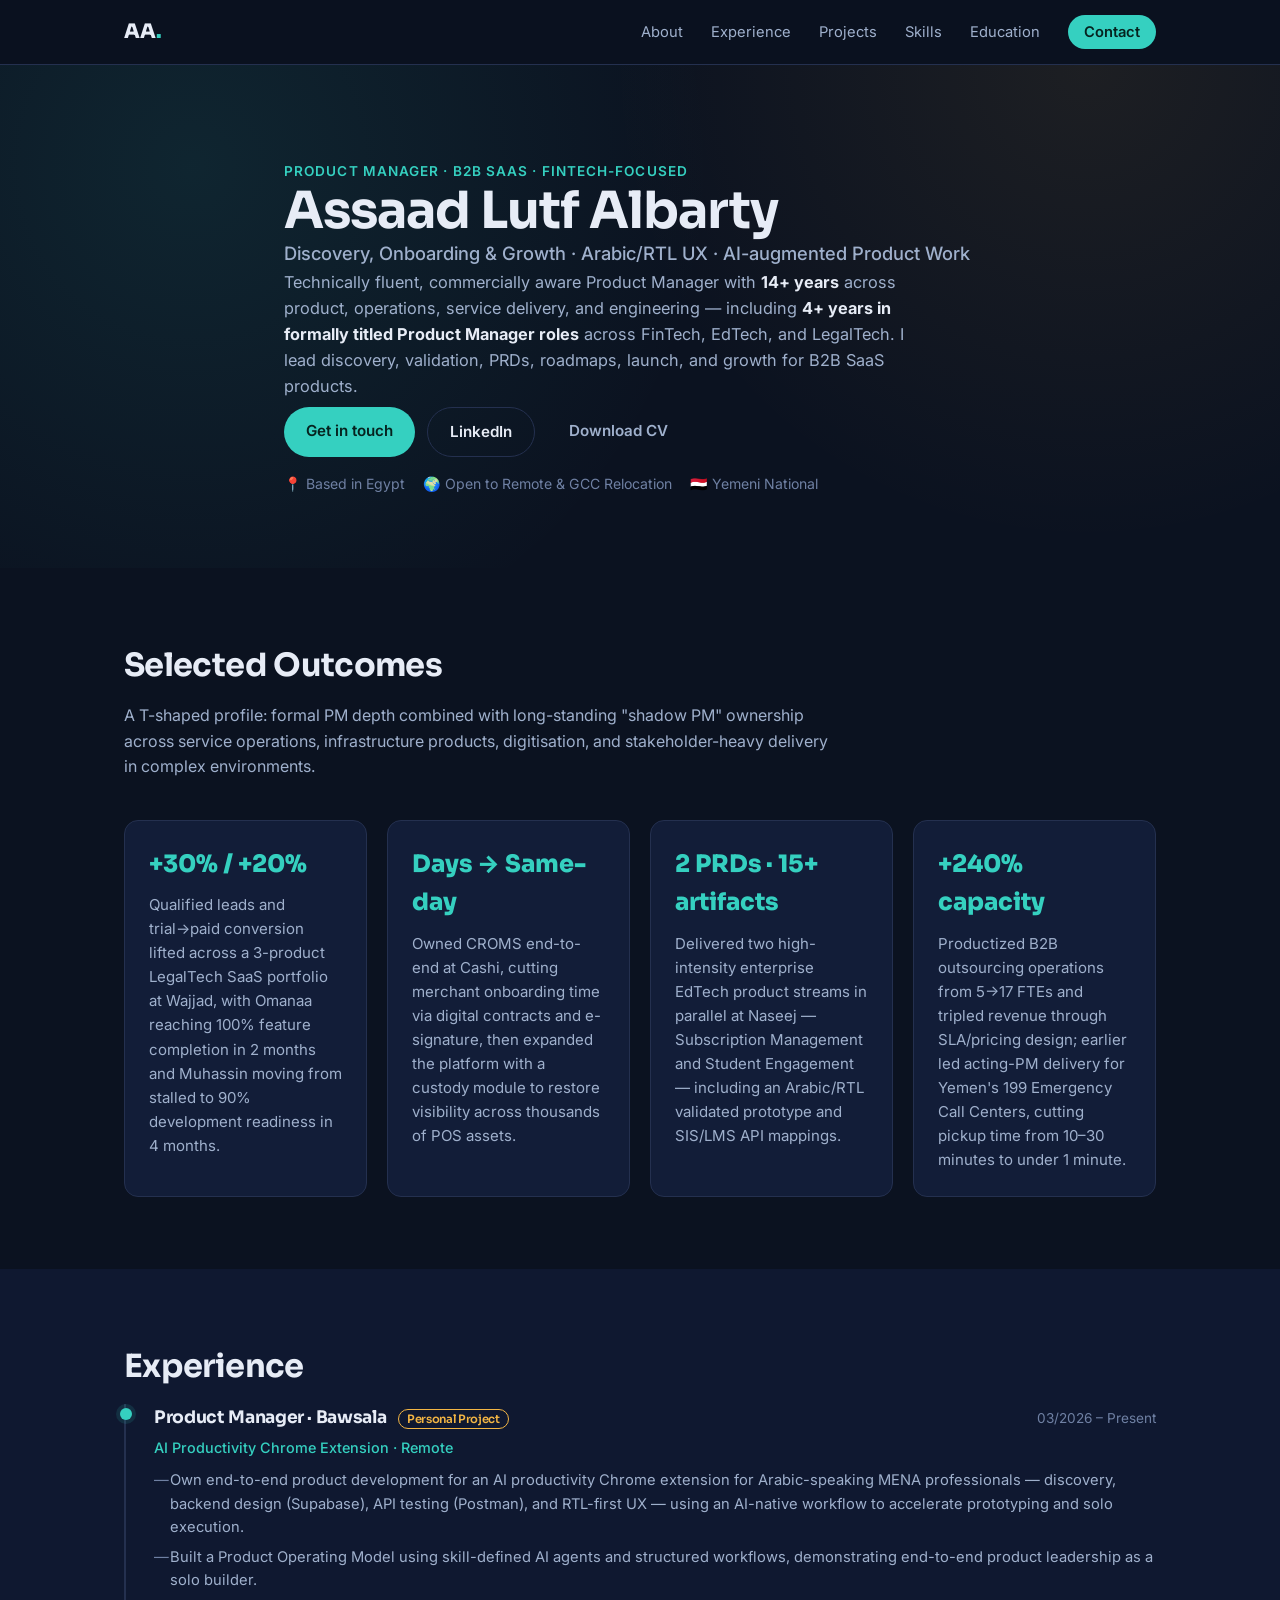
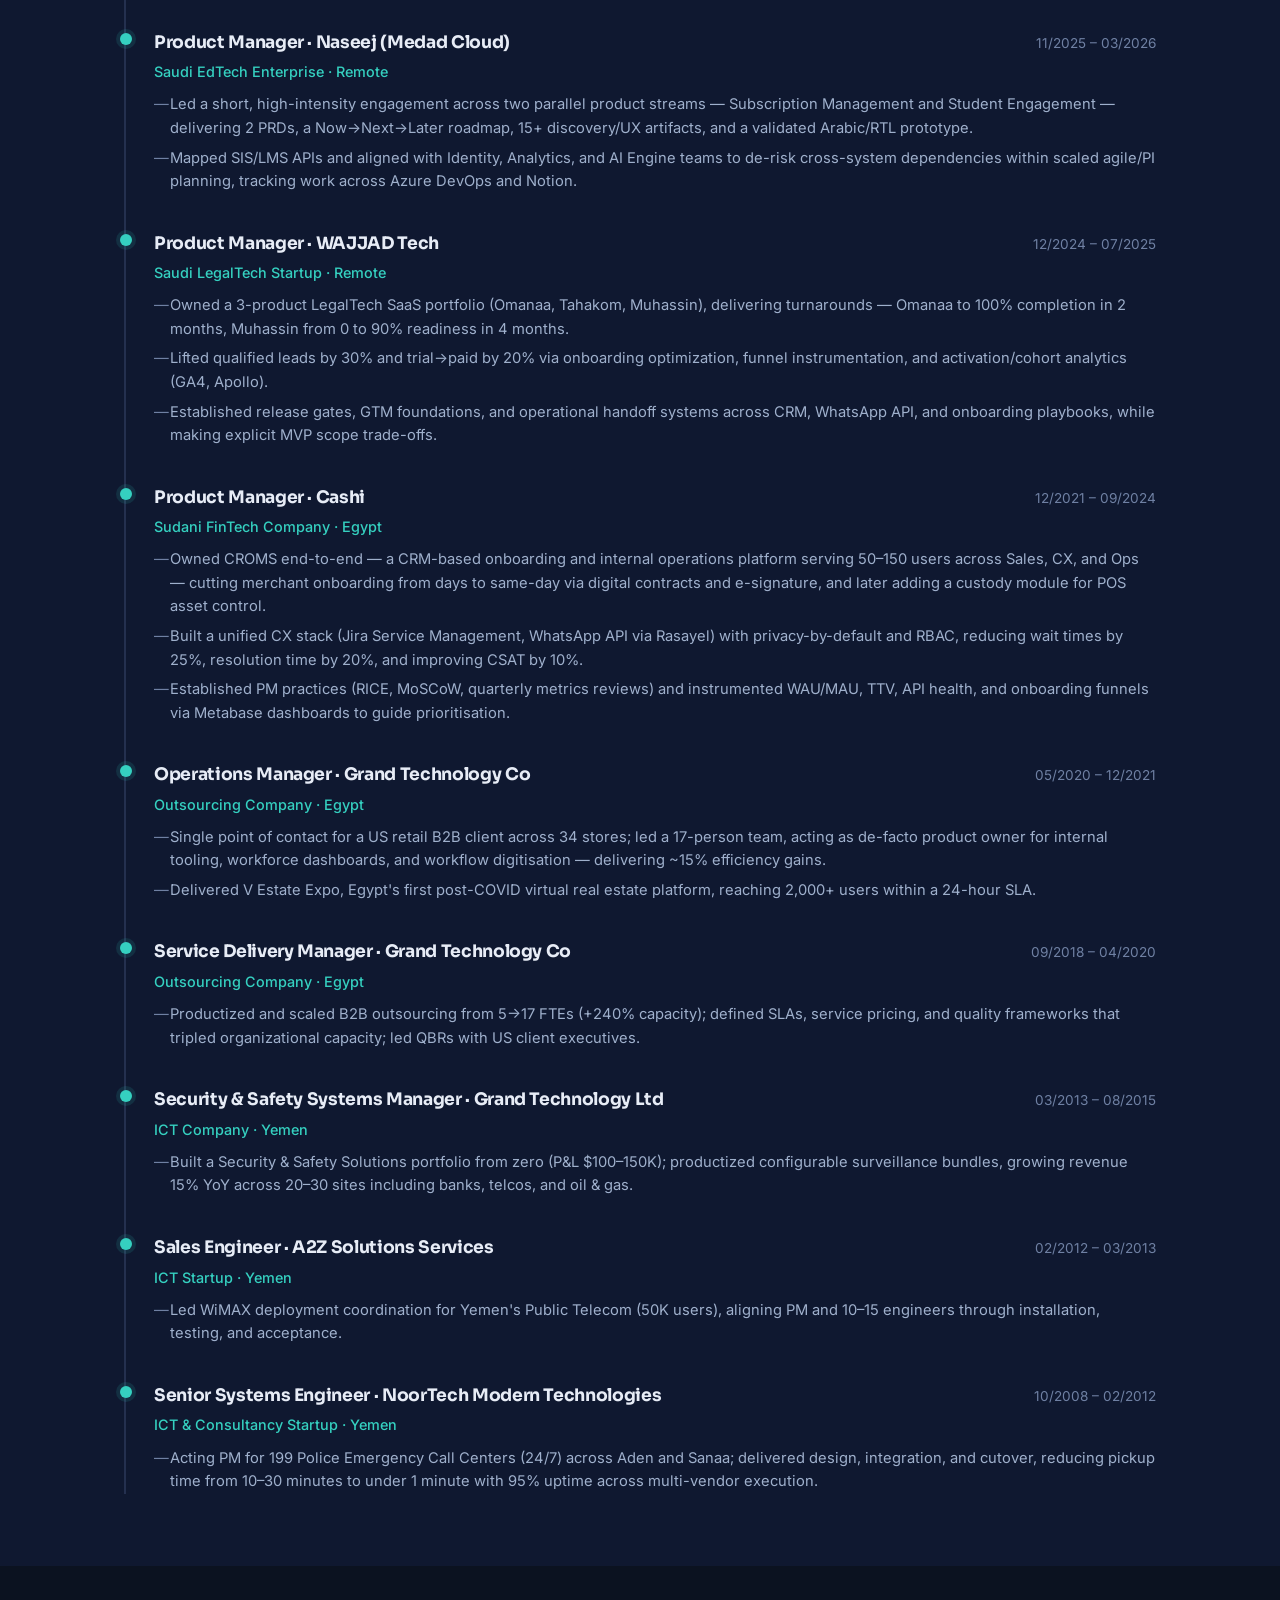
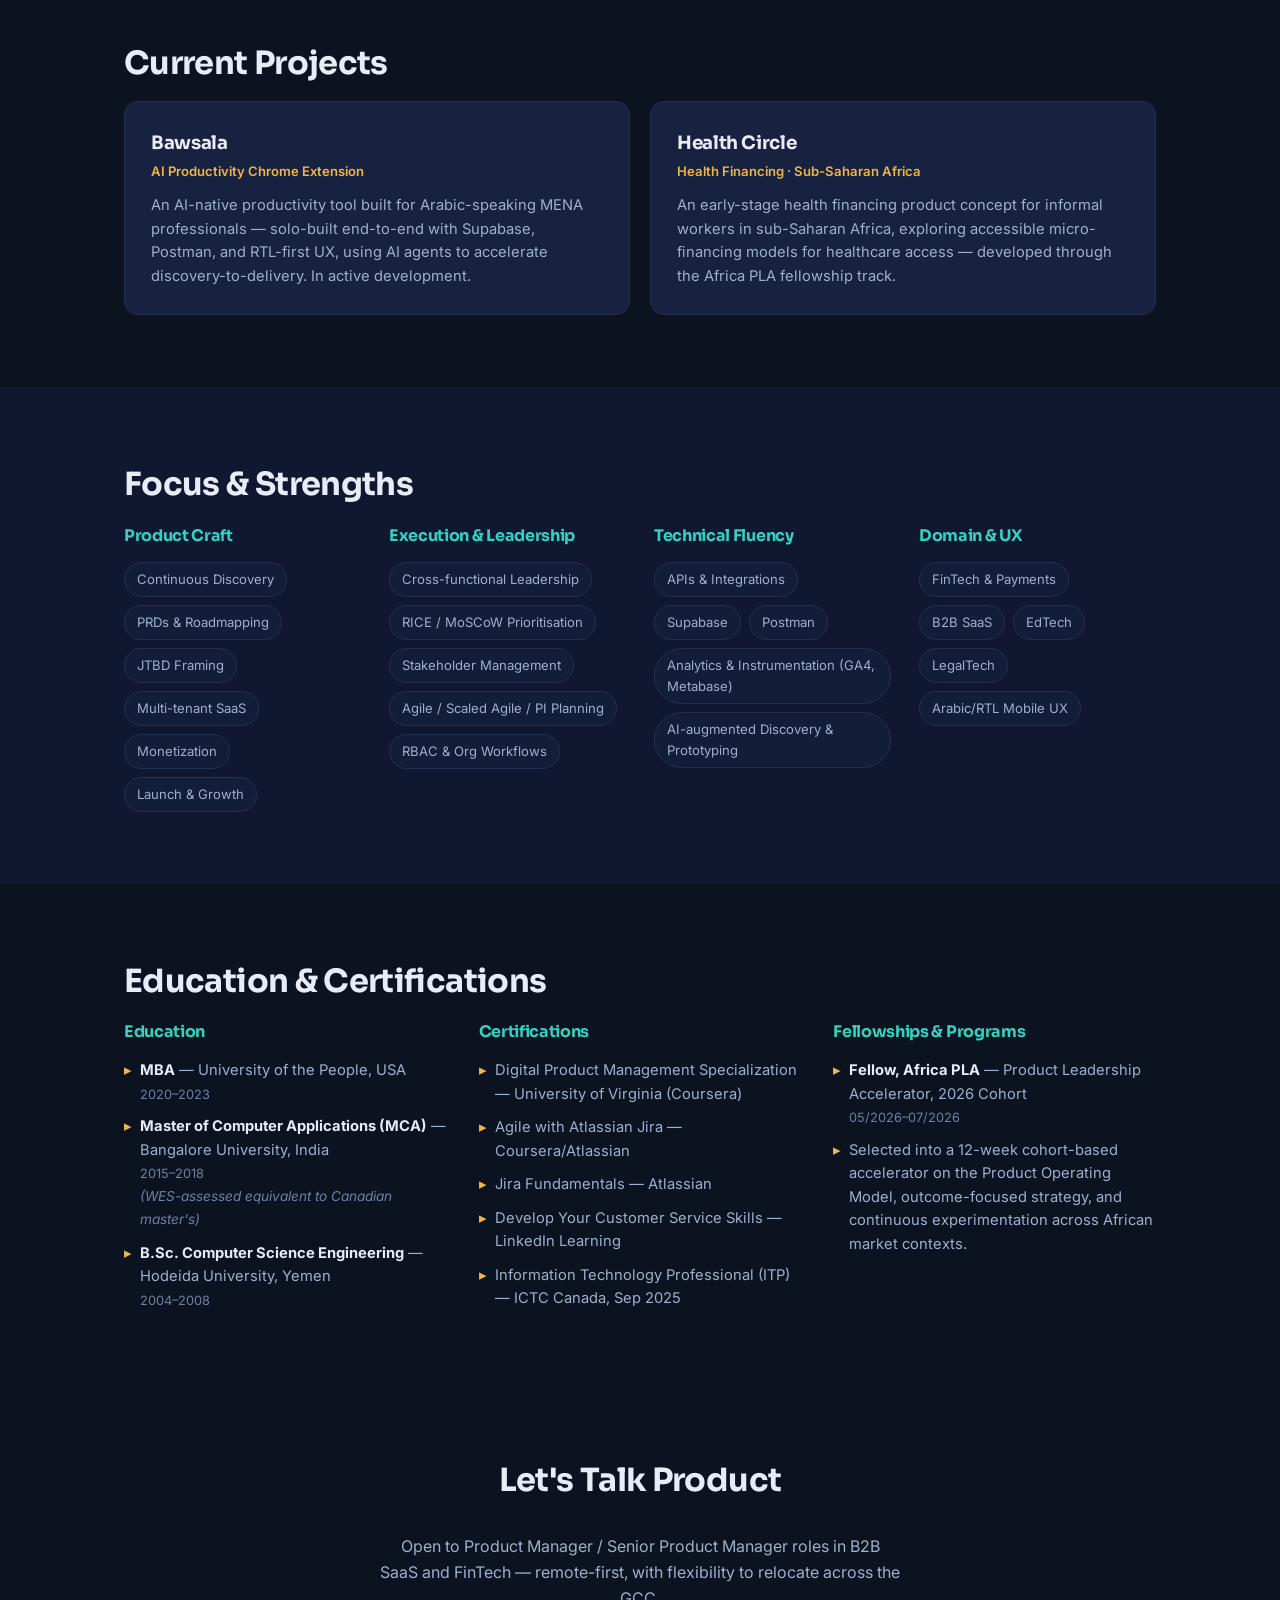
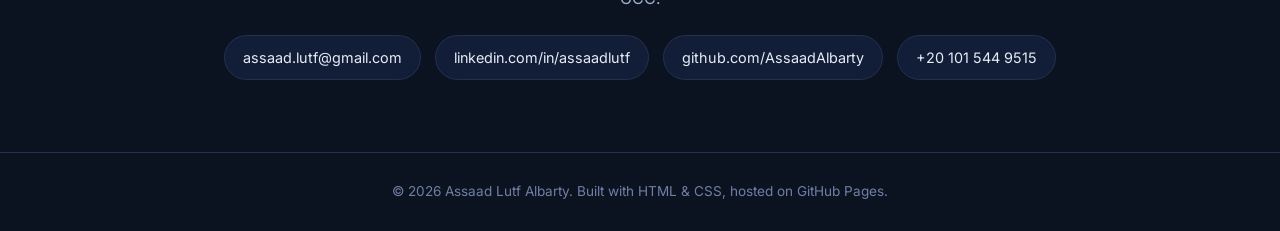
==== index.html @ 6ac5c6dd "Add personal portfolio site (index.html + style.css)" ====
<!DOCTYPE html>
<html lang="en">
<head>
<meta charset="UTF-8">
<meta name="viewport" content="width=device-width, initial-scale=1.0">
<title>Assaad Lutf Albarty — Product Manager</title>
<meta name="description" content="Assaad Lutf Albarty — Product Manager | B2B SaaS & FinTech | Discovery, Onboarding & Growth | Arabic/RTL UX | AI-augmented Product Work">
<link rel="stylesheet" href="style.css">
<link rel="preconnect" href="https://fonts.googleapis.com">
<link href="https://fonts.googleapis.com/css2?family=Inter:wght@400;500;600;700;800&family=Sora:wght@600;700;800&display=swap" rel="stylesheet">
</head>
<body>

<header class="site-header">
  <nav class="nav container">
    <a href="#top" class="logo">AA<span>.</span></a>
    <ul class="nav-links">
      <li><a href="#about">About</a></li>
      <li><a href="#experience">Experience</a></li>
      <li><a href="#projects">Projects</a></li>
      <li><a href="#skills">Skills</a></li>
      <li><a href="#education">Education</a></li>
      <li><a href="#contact" class="nav-cta">Contact</a></li>
    </ul>
  </nav>
</header>

<main>
  <!-- HERO -->
  <section id="top" class="hero">
    <div class="container hero-grid">
      <div class="hero-text">
        <p class="eyebrow">Product Manager · B2B SaaS · FinTech-focused</p>
        <h1>Assaad Lutf Albarty</h1>
        <p class="hero-sub">Discovery, Onboarding &amp; Growth&nbsp;· Arabic/RTL UX&nbsp;· AI-augmented Product Work</p>
        <p class="hero-desc">Technically fluent, commercially aware Product Manager with <strong>14+ years</strong> across product, operations, service delivery, and engineering — including <strong>4+ years in formally titled Product Manager roles</strong> across FinTech, EdTech, and LegalTech. I lead discovery, validation, PRDs, roadmaps, launch, and growth for B2B SaaS products.</p>
        <div class="hero-actions">
          <a href="mailto:assaad.lutf@gmail.com" class="btn btn-primary">Get in touch</a>
          <a href="https://www.linkedin.com/in/assaadlutf" target="_blank" rel="noopener" class="btn btn-outline">LinkedIn</a>
          <a href="#" id="resume-link" class="btn btn-ghost">Download CV</a>
        </div>
        <div class="hero-meta">
          <span>📍 Based in Egypt</span>
          <span>🌍 Open to Remote &amp; GCC Relocation</span>
          <span>🇾🇪 Yemeni National</span>
        </div>
      </div>
    </div>
  </section>

  <!-- ABOUT / OUTCOMES -->
  <section id="about" class="section">
    <div class="container">
      <h2 class="section-title">Selected Outcomes</h2>
      <p class="section-lede">A T-shaped profile: formal PM depth combined with long-standing "shadow PM" ownership across service operations, infrastructure products, digitisation, and stakeholder-heavy delivery in complex environments.</p>
      <div class="outcomes-grid">
        <div class="outcome-card">
          <span class="outcome-stat">+30% / +20%</span>
          <p>Qualified leads and trial→paid conversion lifted across a 3-product LegalTech SaaS portfolio at Wajjad, with Omanaa reaching 100% feature completion in 2 months and Muhassin moving from stalled to 90% development readiness in 4 months.</p>
        </div>
        <div class="outcome-card">
          <span class="outcome-stat">Days → Same-day</span>
          <p>Owned CROMS end-to-end at Cashi, cutting merchant onboarding time via digital contracts and e-signature, then expanded the platform with a custody module to restore visibility across thousands of POS assets.</p>
        </div>
        <div class="outcome-card">
          <span class="outcome-stat">2 PRDs · 15+ artifacts</span>
          <p>Delivered two high-intensity enterprise EdTech product streams in parallel at Naseej — Subscription Management and Student Engagement — including an Arabic/RTL validated prototype and SIS/LMS API mappings.</p>
        </div>
        <div class="outcome-card">
          <span class="outcome-stat">+240% capacity</span>
          <p>Productized B2B outsourcing operations from 5→17 FTEs and tripled revenue through SLA/pricing design; earlier led acting-PM delivery for Yemen's 199 Emergency Call Centers, cutting pickup time from 10–30 minutes to under 1 minute.</p>
        </div>
      </div>
    </div>
  </section>

  <!-- EXPERIENCE -->
  <section id="experience" class="section alt">
    <div class="container">
      <h2 class="section-title">Experience</h2>
      <div class="timeline">

        <div class="tl-item">
          <div class="tl-marker"></div>
          <div class="tl-content">
            <div class="tl-head">
              <h3>Product Manager · Bawsala <span class="tl-tag">Personal Project</span></h3>
              <span class="tl-date">03/2026 – Present</span>
            </div>
            <p class="tl-company">AI Productivity Chrome Extension · Remote</p>
            <ul>
              <li>Own end-to-end product development for an AI productivity Chrome extension for Arabic-speaking MENA professionals — discovery, backend design (Supabase), API testing (Postman), and RTL-first UX — using an AI-native workflow to accelerate prototyping and solo execution.</li>
              <li>Built a Product Operating Model using skill-defined AI agents and structured workflows, demonstrating end-to-end product leadership as a solo builder.</li>
            </ul>
          </div>
        </div>

        <div class="tl-item">
          <div class="tl-marker"></div>
          <div class="tl-content">
            <div class="tl-head">
              <h3>Product Manager · Naseej (Medad Cloud)</h3>
              <span class="tl-date">11/2025 – 03/2026</span>
            </div>
            <p class="tl-company">Saudi EdTech Enterprise · Remote</p>
            <ul>
              <li>Led a short, high-intensity engagement across two parallel product streams — Subscription Management and Student Engagement — delivering 2 PRDs, a Now→Next→Later roadmap, 15+ discovery/UX artifacts, and a validated Arabic/RTL prototype.</li>
              <li>Mapped SIS/LMS APIs and aligned with Identity, Analytics, and AI Engine teams to de-risk cross-system dependencies within scaled agile/PI planning, tracking work across Azure DevOps and Notion.</li>
            </ul>
          </div>
        </div>

        <div class="tl-item">
          <div class="tl-marker"></div>
          <div class="tl-content">
            <div class="tl-head">
              <h3>Product Manager · WAJJAD Tech</h3>
              <span class="tl-date">12/2024 – 07/2025</span>
            </div>
            <p class="tl-company">Saudi LegalTech Startup · Remote</p>
            <ul>
              <li>Owned a 3-product LegalTech SaaS portfolio (Omanaa, Tahakom, Muhassin), delivering turnarounds — Omanaa to 100% completion in 2 months, Muhassin from 0 to 90% readiness in 4 months.</li>
              <li>Lifted qualified leads by 30% and trial→paid by 20% via onboarding optimization, funnel instrumentation, and activation/cohort analytics (GA4, Apollo).</li>
              <li>Established release gates, GTM foundations, and operational handoff systems across CRM, WhatsApp API, and onboarding playbooks, while making explicit MVP scope trade-offs.</li>
            </ul>
          </div>
        </div>

        <div class="tl-item">
          <div class="tl-marker"></div>
          <div class="tl-content">
            <div class="tl-head">
              <h3>Product Manager · Cashi</h3>
              <span class="tl-date">12/2021 – 09/2024</span>
            </div>
            <p class="tl-company">Sudani FinTech Company · Egypt</p>
            <ul>
              <li>Owned CROMS end-to-end — a CRM-based onboarding and internal operations platform serving 50–150 users across Sales, CX, and Ops — cutting merchant onboarding from days to same-day via digital contracts and e-signature, and later adding a custody module for POS asset control.</li>
              <li>Built a unified CX stack (Jira Service Management, WhatsApp API via Rasayel) with privacy-by-default and RBAC, reducing wait times by 25%, resolution time by 20%, and improving CSAT by 10%.</li>
              <li>Established PM practices (RICE, MoSCoW, quarterly metrics reviews) and instrumented WAU/MAU, TTV, API health, and onboarding funnels via Metabase dashboards to guide prioritisation.</li>
            </ul>
          </div>
        </div>

        <div class="tl-item">
          <div class="tl-marker"></div>
          <div class="tl-content">
            <div class="tl-head">
              <h3>Operations Manager · Grand Technology Co</h3>
              <span class="tl-date">05/2020 – 12/2021</span>
            </div>
            <p class="tl-company">Outsourcing Company · Egypt</p>
            <ul>
              <li>Single point of contact for a US retail B2B client across 34 stores; led a 17-person team, acting as de-facto product owner for internal tooling, workforce dashboards, and workflow digitisation — delivering ~15% efficiency gains.</li>
              <li>Delivered V Estate Expo, Egypt's first post-COVID virtual real estate platform, reaching 2,000+ users within a 24-hour SLA.</li>
            </ul>
          </div>
        </div>

        <div class="tl-item">
          <div class="tl-marker"></div>
          <div class="tl-content">
            <div class="tl-head">
              <h3>Service Delivery Manager · Grand Technology Co</h3>
              <span class="tl-date">09/2018 – 04/2020</span>
            </div>
            <p class="tl-company">Outsourcing Company · Egypt</p>
            <ul>
              <li>Productized and scaled B2B outsourcing from 5→17 FTEs (+240% capacity); defined SLAs, service pricing, and quality frameworks that tripled organizational capacity; led QBRs with US client executives.</li>
            </ul>
          </div>
        </div>

        <div class="tl-item">
          <div class="tl-marker"></div>
          <div class="tl-content">
            <div class="tl-head">
              <h3>Security &amp; Safety Systems Manager · Grand Technology Ltd</h3>
              <span class="tl-date">03/2013 – 08/2015</span>
            </div>
            <p class="tl-company">ICT Company · Yemen</p>
            <ul>
              <li>Built a Security &amp; Safety Solutions portfolio from zero (P&amp;L $100–150K); productized configurable surveillance bundles, growing revenue 15% YoY across 20–30 sites including banks, telcos, and oil &amp; gas.</li>
            </ul>
          </div>
        </div>

        <div class="tl-item">
          <div class="tl-marker"></div>
          <div class="tl-content">
            <div class="tl-head">
              <h3>Sales Engineer · A2Z Solutions Services</h3>
              <span class="tl-date">02/2012 – 03/2013</span>
            </div>
            <p class="tl-company">ICT Startup · Yemen</p>
            <ul>
              <li>Led WiMAX deployment coordination for Yemen's Public Telecom (50K users), aligning PM and 10–15 engineers through installation, testing, and acceptance.</li>
            </ul>
          </div>
        </div>

        <div class="tl-item">
          <div class="tl-marker"></div>
          <div class="tl-content">
            <div class="tl-head">
              <h3>Senior Systems Engineer · NoorTech Modern Technologies</h3>
              <span class="tl-date">10/2008 – 02/2012</span>
            </div>
            <p class="tl-company">ICT &amp; Consultancy Startup · Yemen</p>
            <ul>
              <li>Acting PM for 199 Police Emergency Call Centers (24/7) across Aden and Sanaa; delivered design, integration, and cutover, reducing pickup time from 10–30 minutes to under 1 minute with 95% uptime across multi-vendor execution.</li>
            </ul>
          </div>
        </div>

      </div>
    </div>
  </section>

  <!-- PROJECTS -->
  <section id="projects" class="section">
    <div class="container">
      <h2 class="section-title">Current Projects</h2>
      <div class="projects-grid">
        <div class="project-card">
          <h3>Bawsala</h3>
          <p class="project-tag">AI Productivity Chrome Extension</p>
          <p>An AI-native productivity tool built for Arabic-speaking MENA professionals — solo-built end-to-end with Supabase, Postman, and RTL-first UX, using AI agents to accelerate discovery-to-delivery. In active development.</p>
        </div>
        <div class="project-card">
          <h3>Health Circle</h3>
          <p class="project-tag">Health Financing · Sub-Saharan Africa</p>
          <p>An early-stage health financing product concept for informal workers in sub-Saharan Africa, exploring accessible micro-financing models for healthcare access — developed through the Africa PLA fellowship track.</p>
        </div>
      </div>
    </div>
  </section>

  <!-- SKILLS -->
  <section id="skills" class="section alt">
    <div class="container">
      <h2 class="section-title">Focus &amp; Strengths</h2>
      <div class="skills-grid">
        <div class="skill-group">
          <h3>Product Craft</h3>
          <ul class="tag-list">
            <li>Continuous Discovery</li>
            <li>PRDs &amp; Roadmapping</li>
            <li>JTBD Framing</li>
            <li>Multi-tenant SaaS</li>
            <li>Monetization</li>
            <li>Launch &amp; Growth</li>
          </ul>
        </div>
        <div class="skill-group">
          <h3>Execution &amp; Leadership</h3>
          <ul class="tag-list">
            <li>Cross-functional Leadership</li>
            <li>RICE / MoSCoW Prioritisation</li>
            <li>Stakeholder Management</li>
            <li>Agile / Scaled Agile / PI Planning</li>
            <li>RBAC &amp; Org Workflows</li>
          </ul>
        </div>
        <div class="skill-group">
          <h3>Technical Fluency</h3>
          <ul class="tag-list">
            <li>APIs &amp; Integrations</li>
            <li>Supabase</li>
            <li>Postman</li>
            <li>Analytics &amp; Instrumentation (GA4, Metabase)</li>
            <li>AI-augmented Discovery &amp; Prototyping</li>
          </ul>
        </div>
        <div class="skill-group">
          <h3>Domain &amp; UX</h3>
          <ul class="tag-list">
            <li>FinTech &amp; Payments</li>
            <li>B2B SaaS</li>
            <li>EdTech</li>
            <li>LegalTech</li>
            <li>Arabic/RTL Mobile UX</li>
          </ul>
        </div>
      </div>
    </div>
  </section>

  <!-- EDUCATION -->
  <section id="education" class="section">
    <div class="container">
      <h2 class="section-title">Education &amp; Certifications</h2>
      <div class="edu-grid">
        <div>
          <h3>Education</h3>
          <ul class="edu-list">
            <li><strong>MBA</strong> — University of the People, USA <span>2020–2023</span></li>
            <li><strong>Master of Computer Applications (MCA)</strong> — Bangalore University, India <span>2015–2018</span> <em>(WES-assessed equivalent to Canadian master's)</em></li>
            <li><strong>B.Sc. Computer Science Engineering</strong> — Hodeida University, Yemen <span>2004–2008</span></li>
          </ul>
        </div>
        <div>
          <h3>Certifications</h3>
          <ul class="edu-list">
            <li>Digital Product Management Specialization — University of Virginia (Coursera)</li>
            <li>Agile with Atlassian Jira — Coursera/Atlassian</li>
            <li>Jira Fundamentals — Atlassian</li>
            <li>Develop Your Customer Service Skills — LinkedIn Learning</li>
            <li>Information Technology Professional (ITP) — ICTC Canada, Sep 2025</li>
          </ul>
        </div>
        <div>
          <h3>Fellowships &amp; Programs</h3>
          <ul class="edu-list">
            <li><strong>Fellow, Africa PLA</strong> — Product Leadership Accelerator, 2026 Cohort <span>05/2026–07/2026</span></li>
            <li>Selected into a 12-week cohort-based accelerator on the Product Operating Model, outcome-focused strategy, and continuous experimentation across African market contexts.</li>
          </ul>
        </div>
      </div>
    </div>
  </section>

  <!-- CONTACT -->
  <section id="contact" class="section contact-section">
    <div class="container contact-inner">
      <h2 class="section-title">Let's Talk Product</h2>
      <p>Open to Product Manager / Senior Product Manager roles in B2B SaaS and FinTech — remote-first, with flexibility to relocate across the GCC.</p>
      <div class="contact-links">
        <a href="mailto:assaad.lutf@gmail.com">assaad.lutf@gmail.com</a>
        <a href="https://www.linkedin.com/in/assaadlutf" target="_blank" rel="noopener">linkedin.com/in/assaadlutf</a>
        <a href="https://github.com/AssaadAlbarty" target="_blank" rel="noopener">github.com/AssaadAlbarty</a>
        <a href="tel:+201015449515">+20 101 544 9515</a>
      </div>
    </div>
  </section>
</main>

<footer class="site-footer">
  <div class="container">
    <p>© <span id="year"></span> Assaad Lutf Albarty. Built with HTML &amp; CSS, hosted on GitHub Pages.</p>
  </div>
</footer>

<script>
  document.getElementById('year').textContent = new Date().getFullYear();
</script>

</body>
</html>
---- style.css ----
/* ============================
   Assaad Lutf Albarty — Portfolio
   Theme: "Slate & Signal" — dark navy base, teal/amber accent
   ============================ */

:root {
  --bg: #0b1220;
  --bg-alt: #0f1830;
  --surface: #121d38;
  --surface-2: #16223f;
  --border: #24304f;
  --text: #e7ecf6;
  --text-muted: #9fb0cc;
  --text-faint: #6f80a3;
  --accent: #35d0c0;
  --accent-2: #f2b544;
  --accent-soft: rgba(53, 208, 192, 0.12);
  --radius: 14px;
  --radius-sm: 8px;
  --shadow: 0 10px 30px rgba(0, 0, 0, 0.35);
  --font-body: 'Inter', -apple-system, BlinkMacSystemFont, 'Segoe UI', sans-serif;
  --font-head: 'Sora', 'Inter', sans-serif;
  --container: 1080px;
}

* { box-sizing: border-box; margin: 0; padding: 0; }

html { scroll-behavior: smooth; }

body {
  background: var(--bg);
  color: var(--text);
  font-family: var(--font-body);
  line-height: 1.6;
  -webkit-font-smoothing: antialiased;
}

.container {
  max-width: var(--container);
  margin: 0 auto;
  padding: 0 24px;
}

h1, h2, h3 { font-family: var(--font-head); font-weight: 700; letter-spacing: -0.02em; }

a { color: inherit; text-decoration: none; }

ul { list-style: none; }

/* ---------- Header / Nav ---------- */
.site-header {
  position: sticky;
  top: 0;
  z-index: 50;
  background: rgba(11, 18, 32, 0.85);
  backdrop-filter: blur(10px);
  border-bottom: 1px solid var(--border);
}

.nav {
  display: flex;
  align-items: center;
  justify-content: space-between;
  padding: 16px 24px;
}

.logo {
  font-family: var(--font-head);
  font-weight: 800;
  font-size: 1.25rem;
  color: var(--text);
}
.logo span { color: var(--accent); }

.nav-links {
  display: flex;
  align-items: center;
  gap: 28px;
}

.nav-links a {
  font-size: 0.92rem;
  color: var(--text-muted);
  transition: color 0.2s ease;
}
.nav-links a:hover { color: var(--text); }

.nav-cta {
  background: var(--accent);
  color: #06231f !important;
  padding: 8px 16px;
  border-radius: 999px;
  font-weight: 600;
}
.nav-cta:hover { opacity: 0.9; color: #06231f !important; }

/* ---------- Hero ---------- */
.hero {
  padding: 96px 0 72px;
  background:
    radial-gradient(circle at 15% 20%, rgba(53, 208, 192, 0.10), transparent 45%),
    radial-gradient(circle at 85% 0%, rgba(242, 181, 68, 0.08), transparent 40%);
}

.hero-grid { display: flex; flex-direction: column; gap: 20px; max-width: 760px; }

.eyebrow {
  color: var(--accent);
  font-weight: 600;
  font-size: 0.85rem;
  text-transform: uppercase;
  letter-spacing: 0.08em;
}

.hero h1 {
  font-size: clamp(2.2rem, 5vw, 3.2rem);
  line-height: 1.1;
}

.hero-sub {
  font-size: 1.15rem;
  color: var(--text-muted);
  font-weight: 500;
}

.hero-desc {
  color: var(--text-muted);
  font-size: 1.02rem;
  max-width: 640px;
}
.hero-desc strong { color: var(--text); }

.hero-actions { display: flex; flex-wrap: wrap; gap: 12px; margin-top: 8px; }

.btn {
  display: inline-block;
  padding: 12px 22px;
  border-radius: 999px;
  font-weight: 600;
  font-size: 0.95rem;
  transition: transform 0.15s ease, opacity 0.15s ease, background 0.15s ease;
}
.btn:hover { transform: translateY(-2px); }

.btn-primary { background: var(--accent); color: #06231f; }
.btn-primary:hover { opacity: 0.92; }

.btn-outline {
  border: 1px solid var(--border);
  color: var(--text);
}
.btn-outline:hover { border-color: var(--accent); color: var(--accent); }

.btn-ghost { color: var(--text-muted); }
.btn-ghost:hover { color: var(--accent-2); }

.hero-meta {
  display: flex;
  flex-wrap: wrap;
  gap: 18px;
  margin-top: 16px;
  color: var(--text-faint);
  font-size: 0.88rem;
}

/* ---------- Sections ---------- */
.section { padding: 72px 0; }
.section.alt { background: var(--bg-alt); }

.section-title {
  font-size: clamp(1.5rem, 3vw, 2rem);
  margin-bottom: 12px;
}

.section-lede {
  color: var(--text-muted);
  max-width: 720px;
  margin-bottom: 40px;
}

/* ---------- Outcomes ---------- */
.outcomes-grid {
  display: grid;
  grid-template-columns: repeat(auto-fit, minmax(240px, 1fr));
  gap: 20px;
}

.outcome-card {
  background: var(--surface);
  border: 1px solid var(--border);
  border-radius: var(--radius);
  padding: 24px;
  transition: border-color 0.2s ease, transform 0.2s ease;
}
.outcome-card:hover { border-color: var(--accent); transform: translateY(-3px); }

.outcome-stat {
  display: block;
  font-family: var(--font-head);
  font-weight: 800;
  font-size: 1.5rem;
  color: var(--accent);
  margin-bottom: 10px;
}

.outcome-card p { color: var(--text-muted); font-size: 0.94rem; }

/* ---------- Timeline ---------- */
.timeline {
  position: relative;
  padding-left: 28px;
  border-left: 2px solid var(--border);
  display: flex;
  flex-direction: column;
  gap: 36px;
}

.tl-item { position: relative; }

.tl-marker {
  position: absolute;
  left: -34px;
  top: 4px;
  width: 12px;
  height: 12px;
  border-radius: 50%;
  background: var(--accent);
  box-shadow: 0 0 0 4px var(--accent-soft);
}

.tl-head {
  display: flex;
  flex-wrap: wrap;
  align-items: baseline;
  justify-content: space-between;
  gap: 8px;
}

.tl-head h3 { font-size: 1.08rem; color: var(--text); }

.tl-tag {
  font-size: 0.72rem;
  font-weight: 600;
  color: var(--accent-2);
  border: 1px solid var(--accent-2);
  border-radius: 999px;
  padding: 2px 8px;
  margin-left: 8px;
  vertical-align: middle;
}

.tl-date {
  font-size: 0.85rem;
  color: var(--text-faint);
  white-space: nowrap;
}

.tl-company {
  color: var(--accent);
  font-size: 0.9rem;
  font-weight: 500;
  margin: 4px 0 10px;
}

.tl-content ul { display: flex; flex-direction: column; gap: 6px; }

.tl-content li {
  color: var(--text-muted);
  font-size: 0.92rem;
  position: relative;
  padding-left: 16px;
}
.tl-content li::before {
  content: '—';
  position: absolute;
  left: 0;
  color: var(--text-faint);
}

/* ---------- Projects ---------- */
.projects-grid {
  display: grid;
  grid-template-columns: repeat(auto-fit, minmax(260px, 1fr));
  gap: 20px;
}

.project-card {
  background: var(--surface-2);
  border: 1px solid var(--border);
  border-radius: var(--radius);
  padding: 26px;
}

.project-card h3 { font-size: 1.15rem; margin-bottom: 4px; }

.project-tag {
  color: var(--accent-2);
  font-size: 0.82rem;
  font-weight: 600;
  margin-bottom: 12px;
}

.project-card p:last-child { color: var(--text-muted); font-size: 0.92rem; }

/* ---------- Skills ---------- */
.skills-grid {
  display: grid;
  grid-template-columns: repeat(auto-fit, minmax(220px, 1fr));
  gap: 28px;
}

.skill-group h3 {
  font-size: 1rem;
  color: var(--accent);
  margin-bottom: 14px;
}

.tag-list { display: flex; flex-wrap: wrap; gap: 8px; }

.tag-list li {
  background: var(--surface);
  border: 1px solid var(--border);
  color: var(--text-muted);
  font-size: 0.82rem;
  padding: 6px 12px;
  border-radius: 999px;
}

/* ---------- Education ---------- */
.edu-grid {
  display: grid;
  grid-template-columns: repeat(auto-fit, minmax(260px, 1fr));
  gap: 32px;
}

.edu-grid h3 {
  font-size: 1rem;
  color: var(--accent);
  margin-bottom: 14px;
}

.edu-list { display: flex; flex-direction: column; gap: 10px; }

.edu-list li {
  color: var(--text-muted);
  font-size: 0.92rem;
  padding-left: 16px;
  position: relative;
}
.edu-list li::before {
  content: '▸';
  position: absolute;
  left: 0;
  color: var(--accent-2);
}
.edu-list li strong { color: var(--text); }
.edu-list li span { display: block; font-size: 0.8rem; color: var(--text-faint); margin-top: 2px; }
.edu-list li em { color: var(--text-faint); font-style: italic; font-size: 0.85rem; }

/* ---------- Contact ---------- */
.contact-section { text-align: center; }

.contact-inner { display: flex; flex-direction: column; align-items: center; gap: 16px; }

.contact-inner p { color: var(--text-muted); max-width: 520px; }

.contact-links {
  display: flex;
  flex-wrap: wrap;
  justify-content: center;
  gap: 14px;
  margin-top: 8px;
}

.contact-links a {
  background: var(--surface);
  border: 1px solid var(--border);
  padding: 10px 18px;
  border-radius: 999px;
  font-size: 0.9rem;
  color: var(--text);
  transition: border-color 0.2s ease, color 0.2s ease;
}
.contact-links a:hover { border-color: var(--accent); color: var(--accent); }

/* ---------- Footer ---------- */
.site-footer {
  border-top: 1px solid var(--border);
  padding: 28px 0;
  text-align: center;
}
.site-footer p { color: var(--text-faint); font-size: 0.85rem; }

/* ---------- Responsive ---------- */
@media (max-width: 720px) {
  .nav-links { gap: 16px; }
  .nav-links li:not(.nav-cta-item) a:not(.nav-cta) { display: none; }
  .hero { padding: 72px 0 48px; }
  .section { padding: 56px 0; }
  .timeline { padding-left: 22px; }
  .tl-marker { left: -28px; }
}
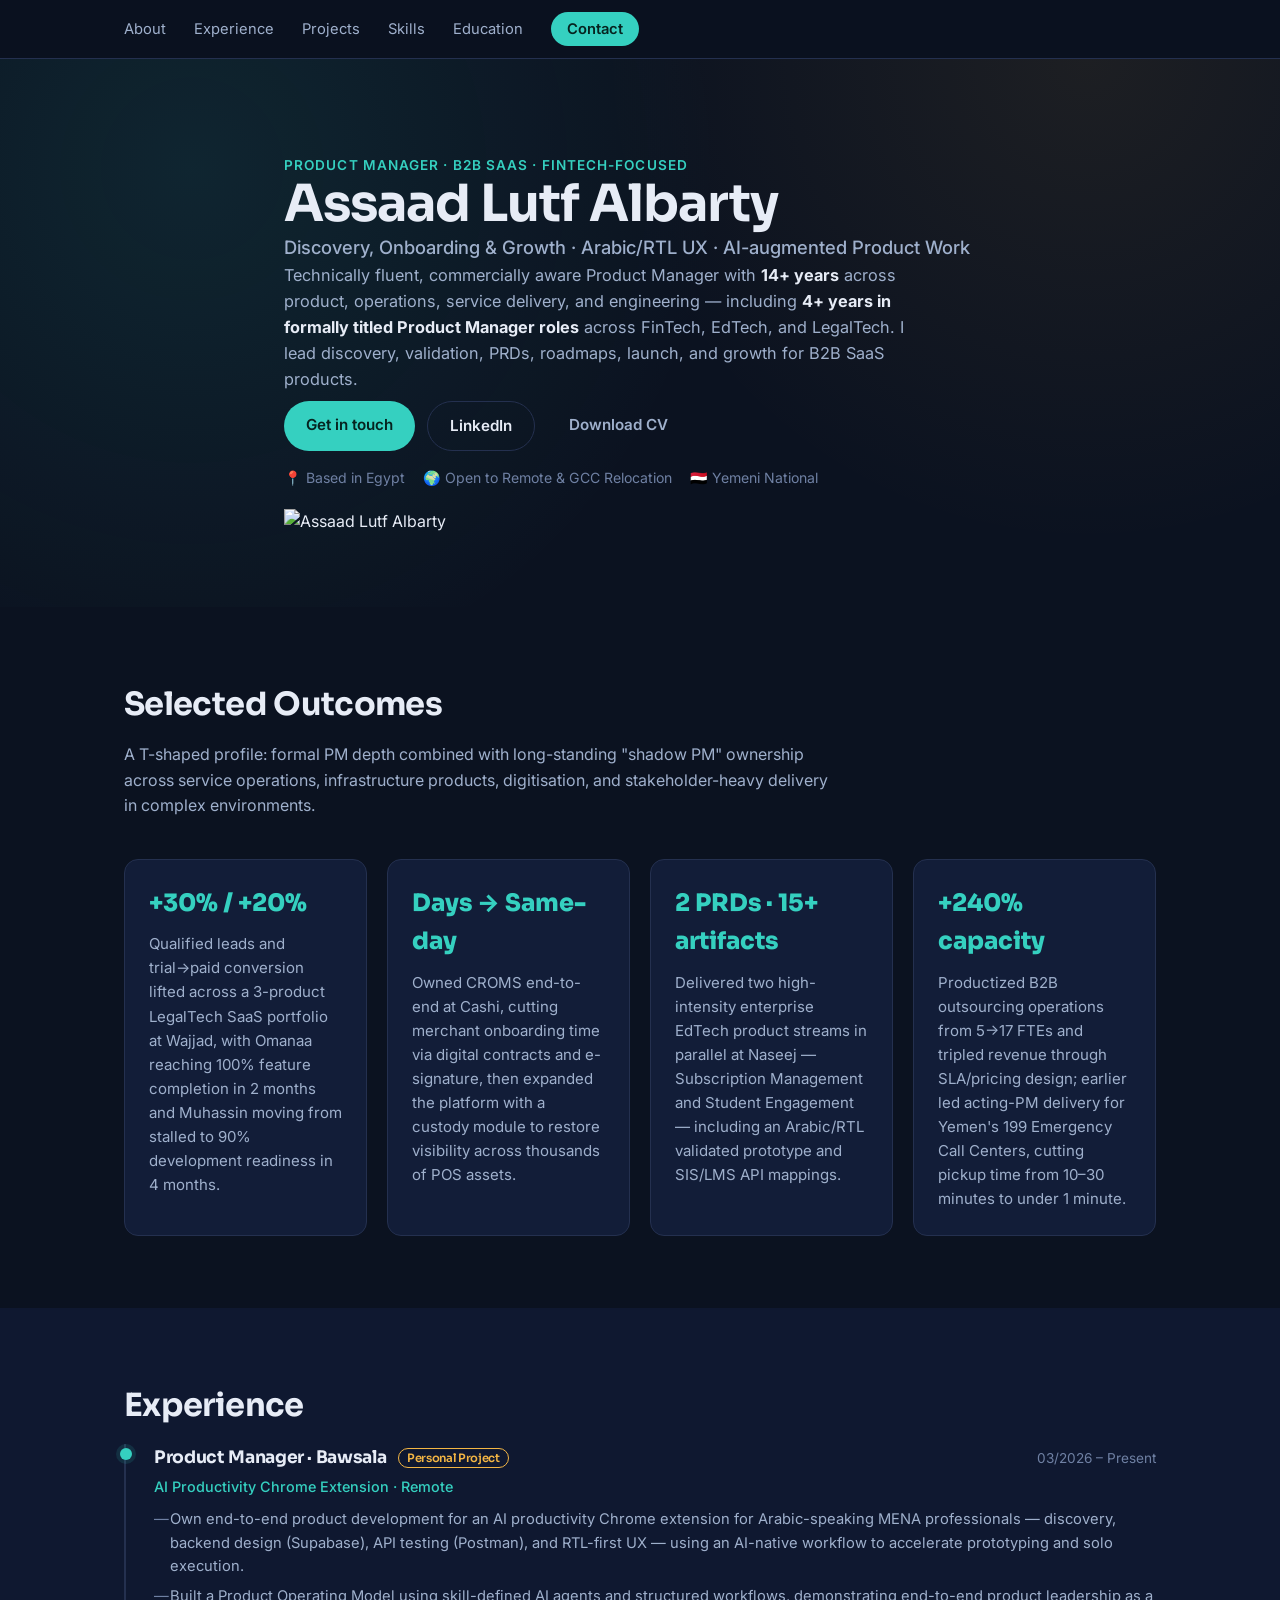
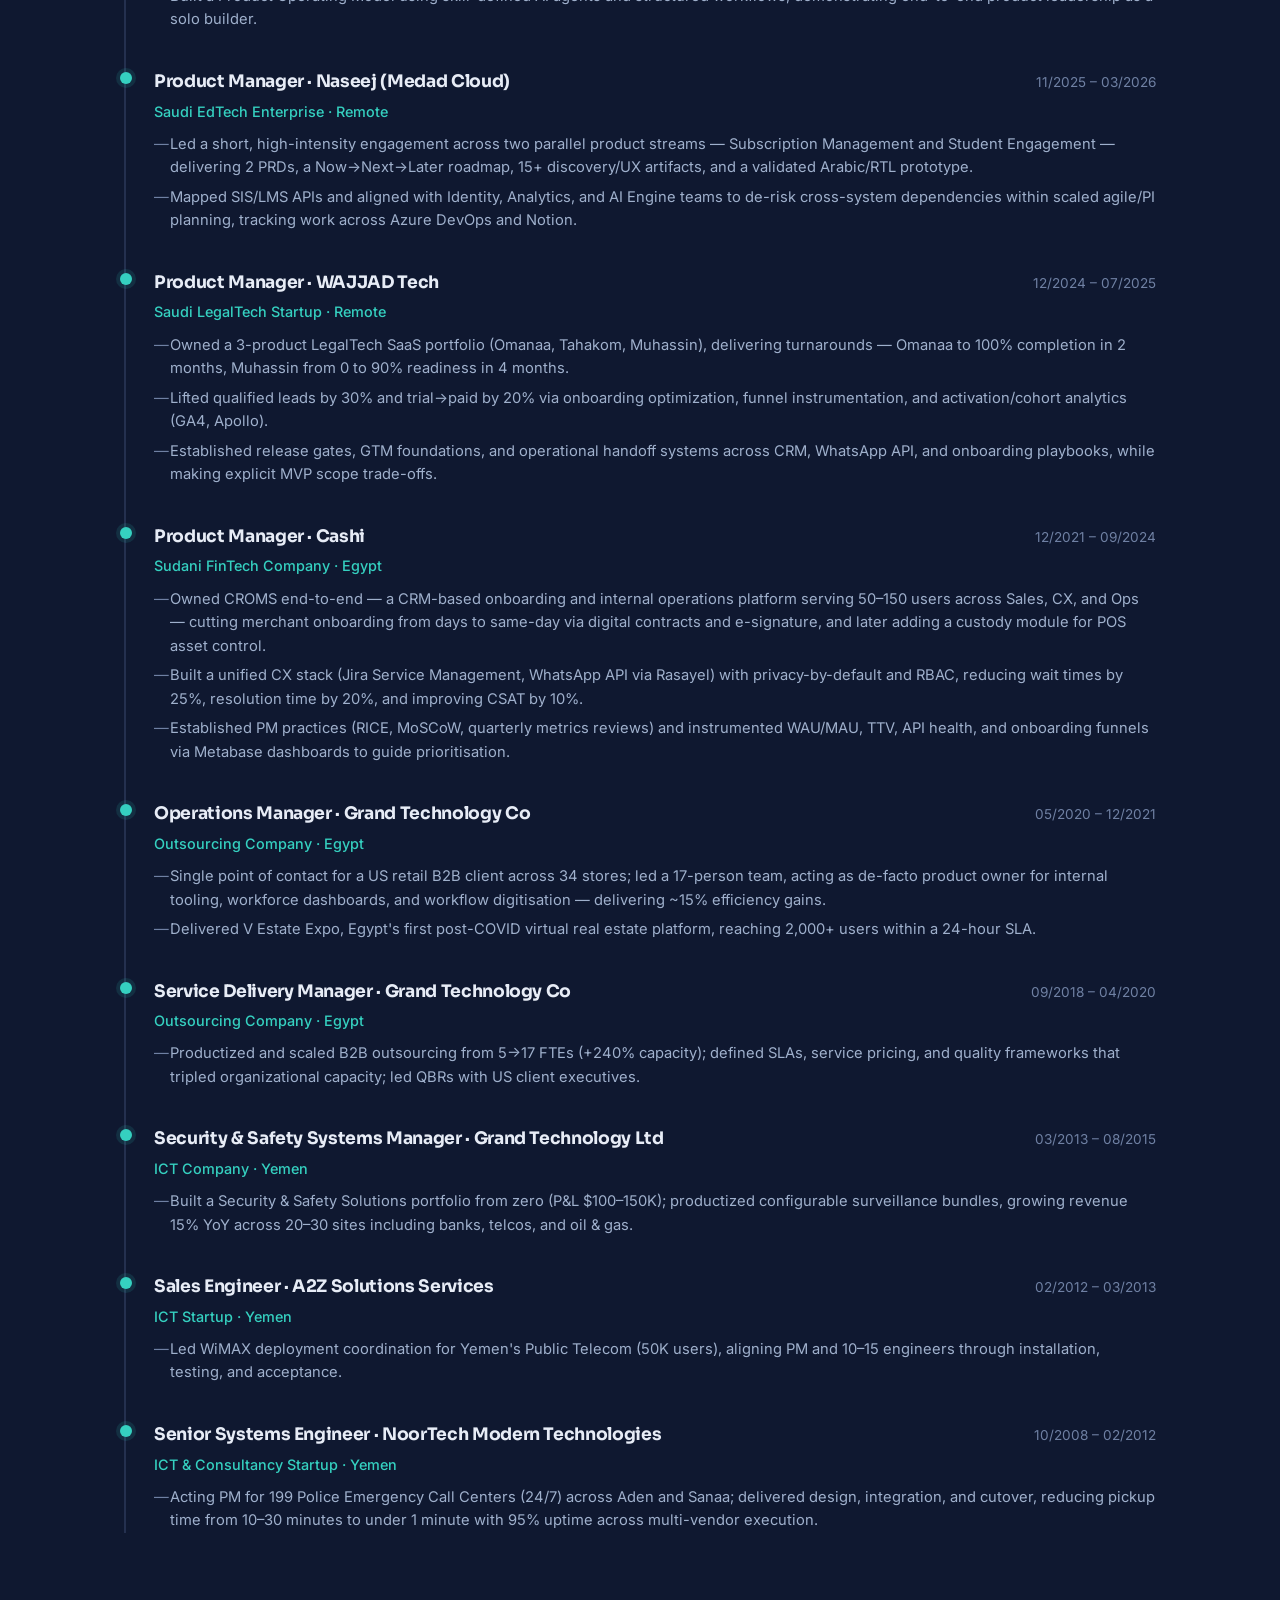
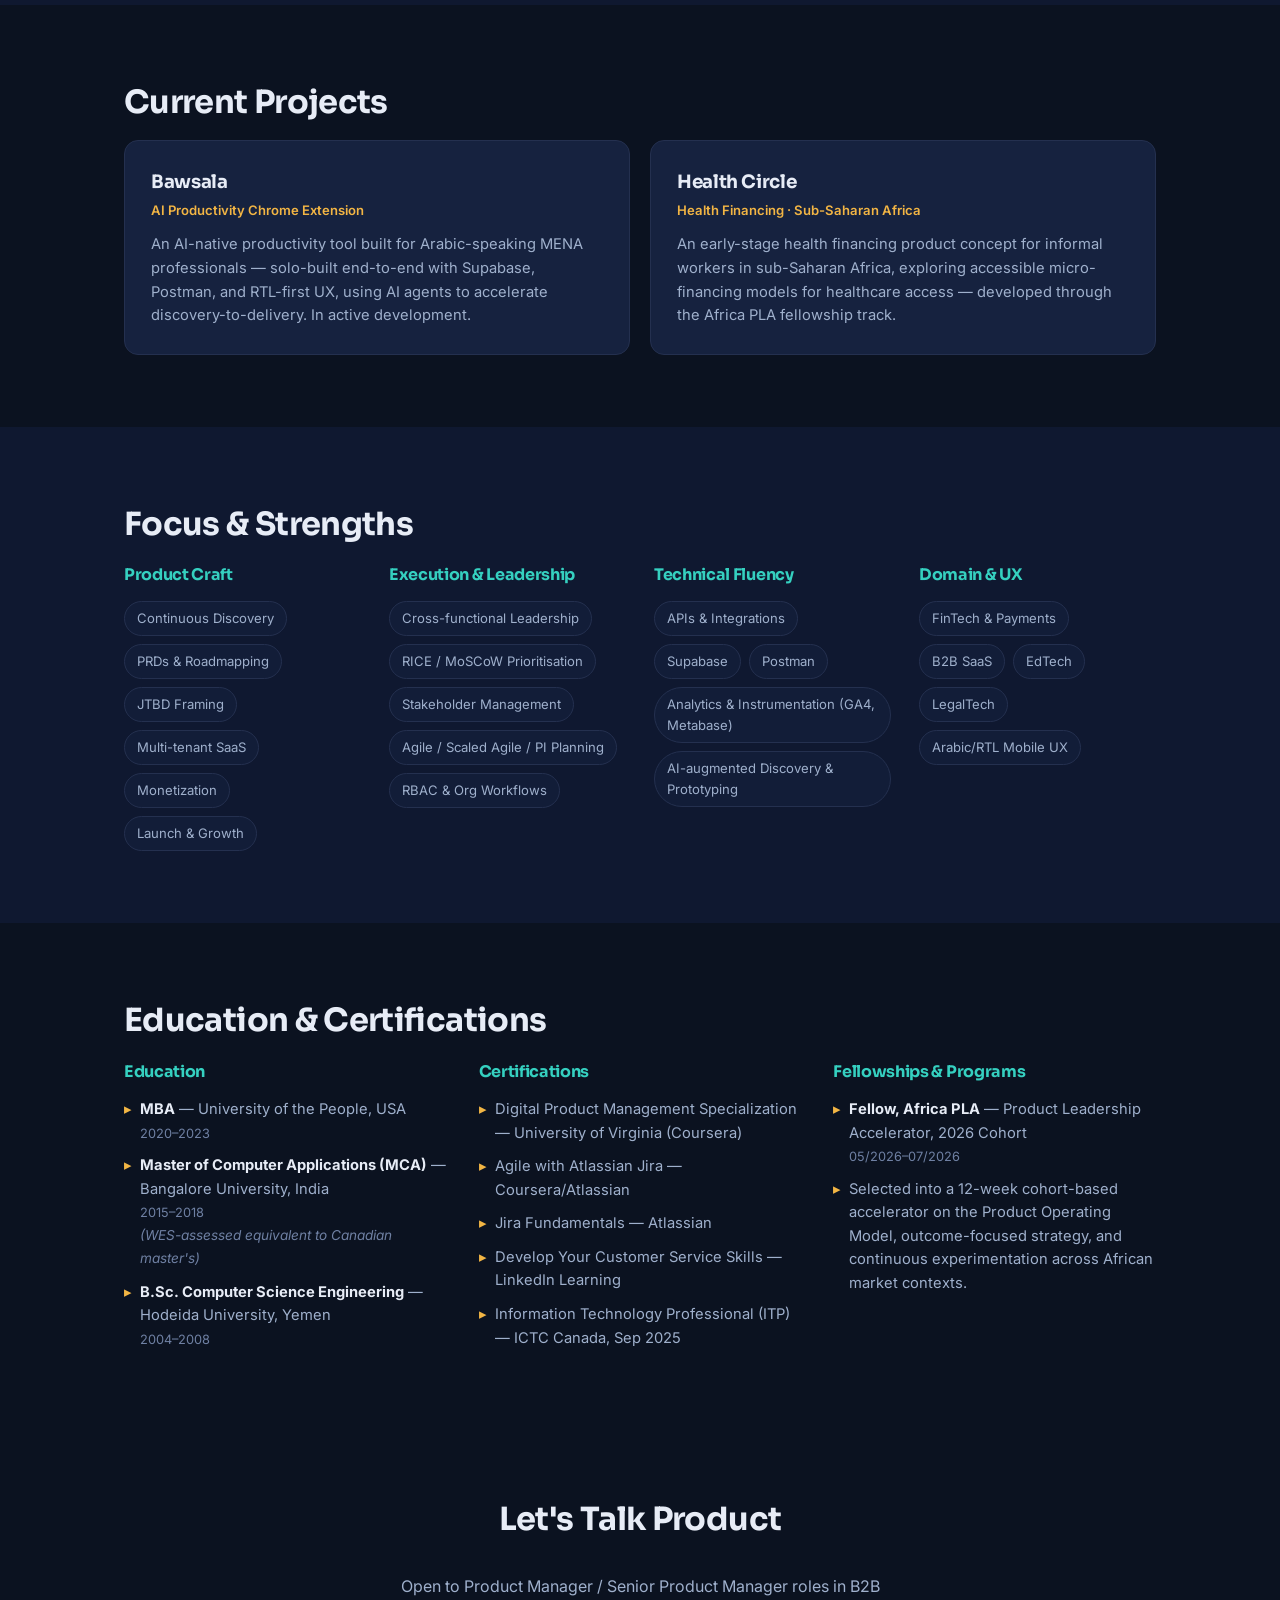
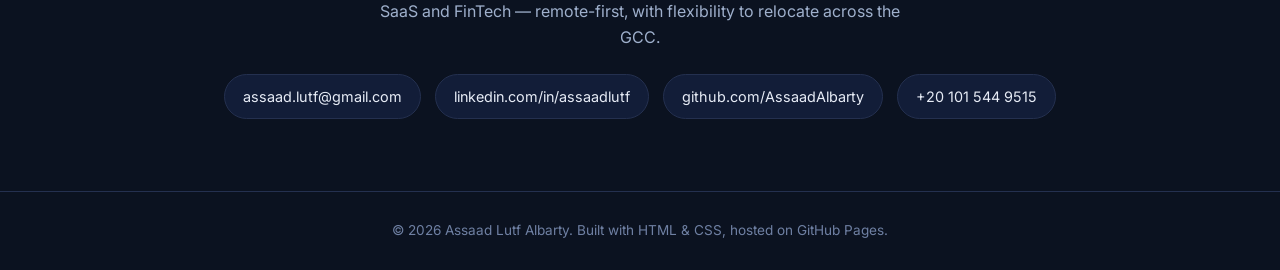
==== commit 4d4f090b: "Remove nav logo, add hero profile photo placeholder" ====
--- a/index.html
+++ b/index.html
@@ -13,7 +13,6 @@
 
 <header class="site-header">
   <nav class="nav container">
-    <a href="#top" class="logo">AA<span>.</span></a>
     <ul class="nav-links">
       <li><a href="#about">About</a></li>
       <li><a href="#experience">Experience</a></li>
@@ -45,6 +44,9 @@
           <span>🇾🇪 Yemeni National</span>
         </div>
       </div>
+      <div class="hero-photo-wrap">
+        <img src="assets/profile.jpg" alt="Assaad Lutf Albarty" class="hero-photo">
+      </div>
     </div>
   </section>
 
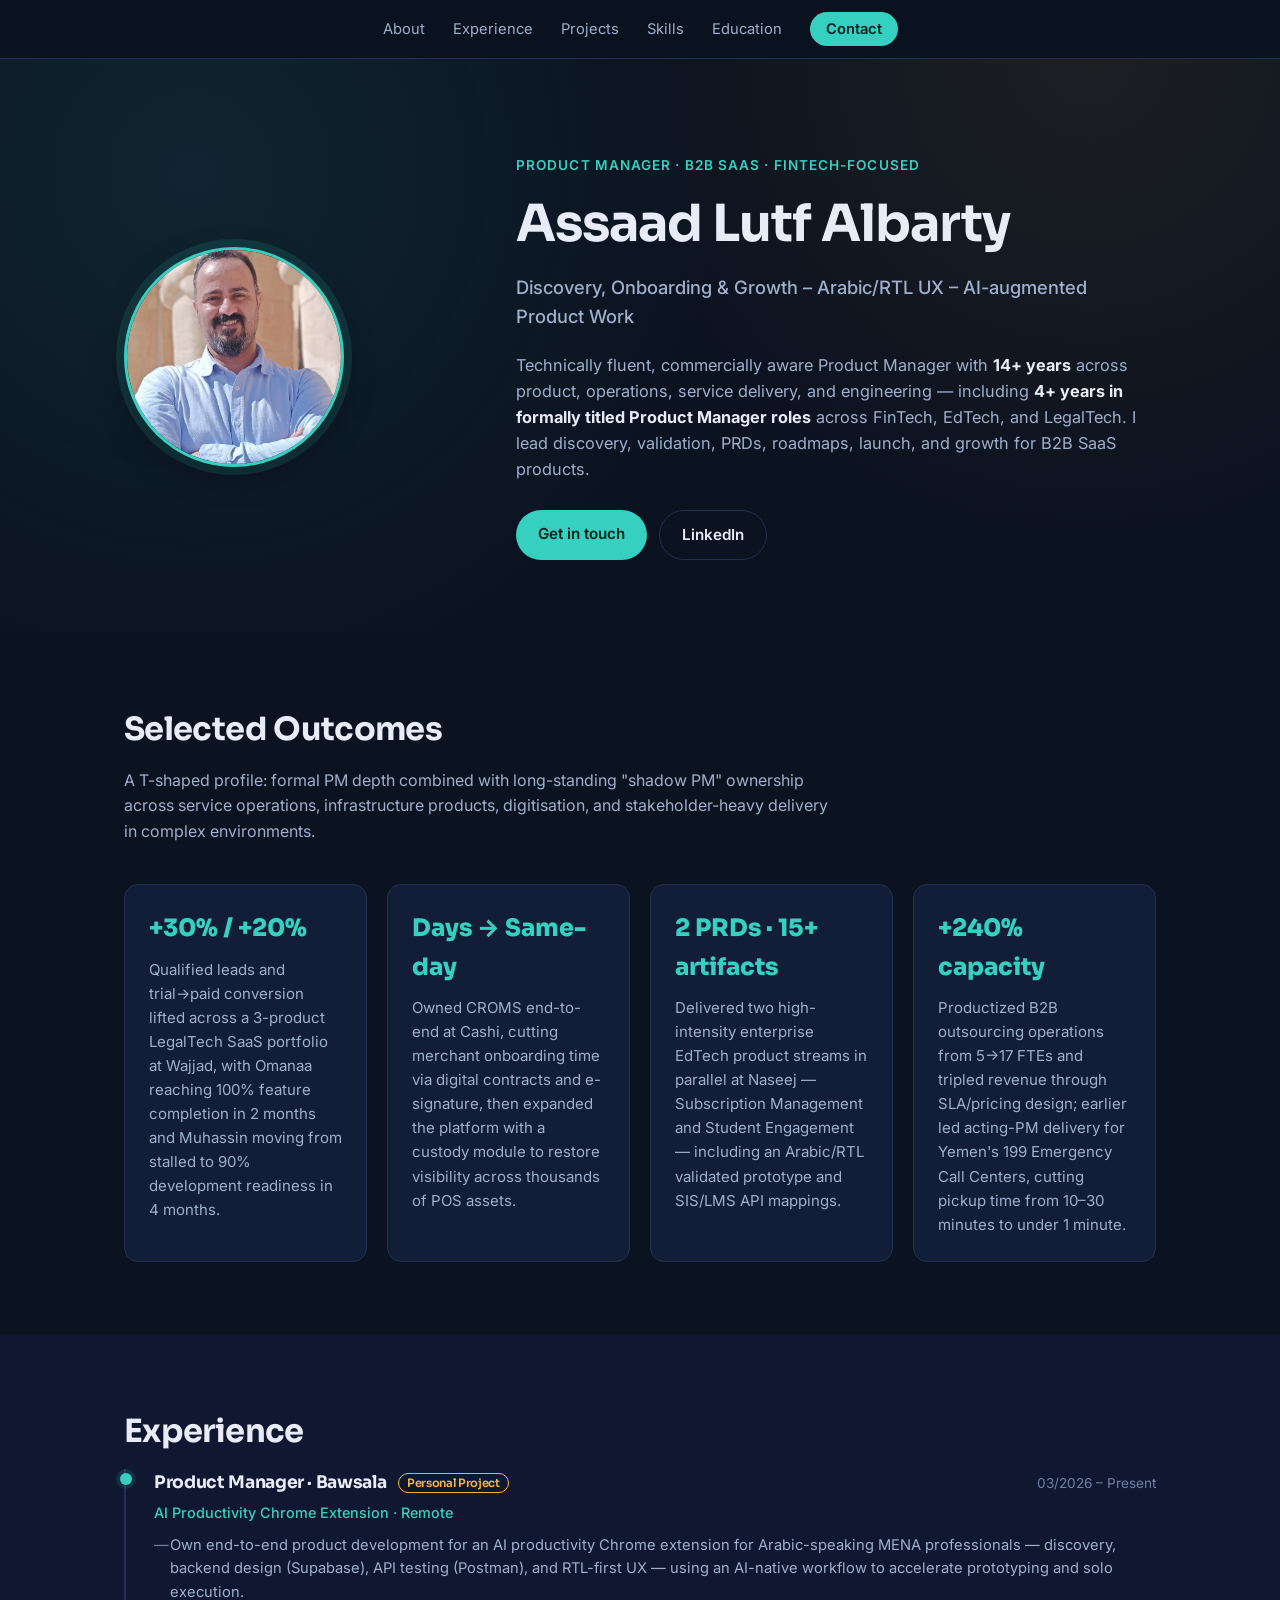
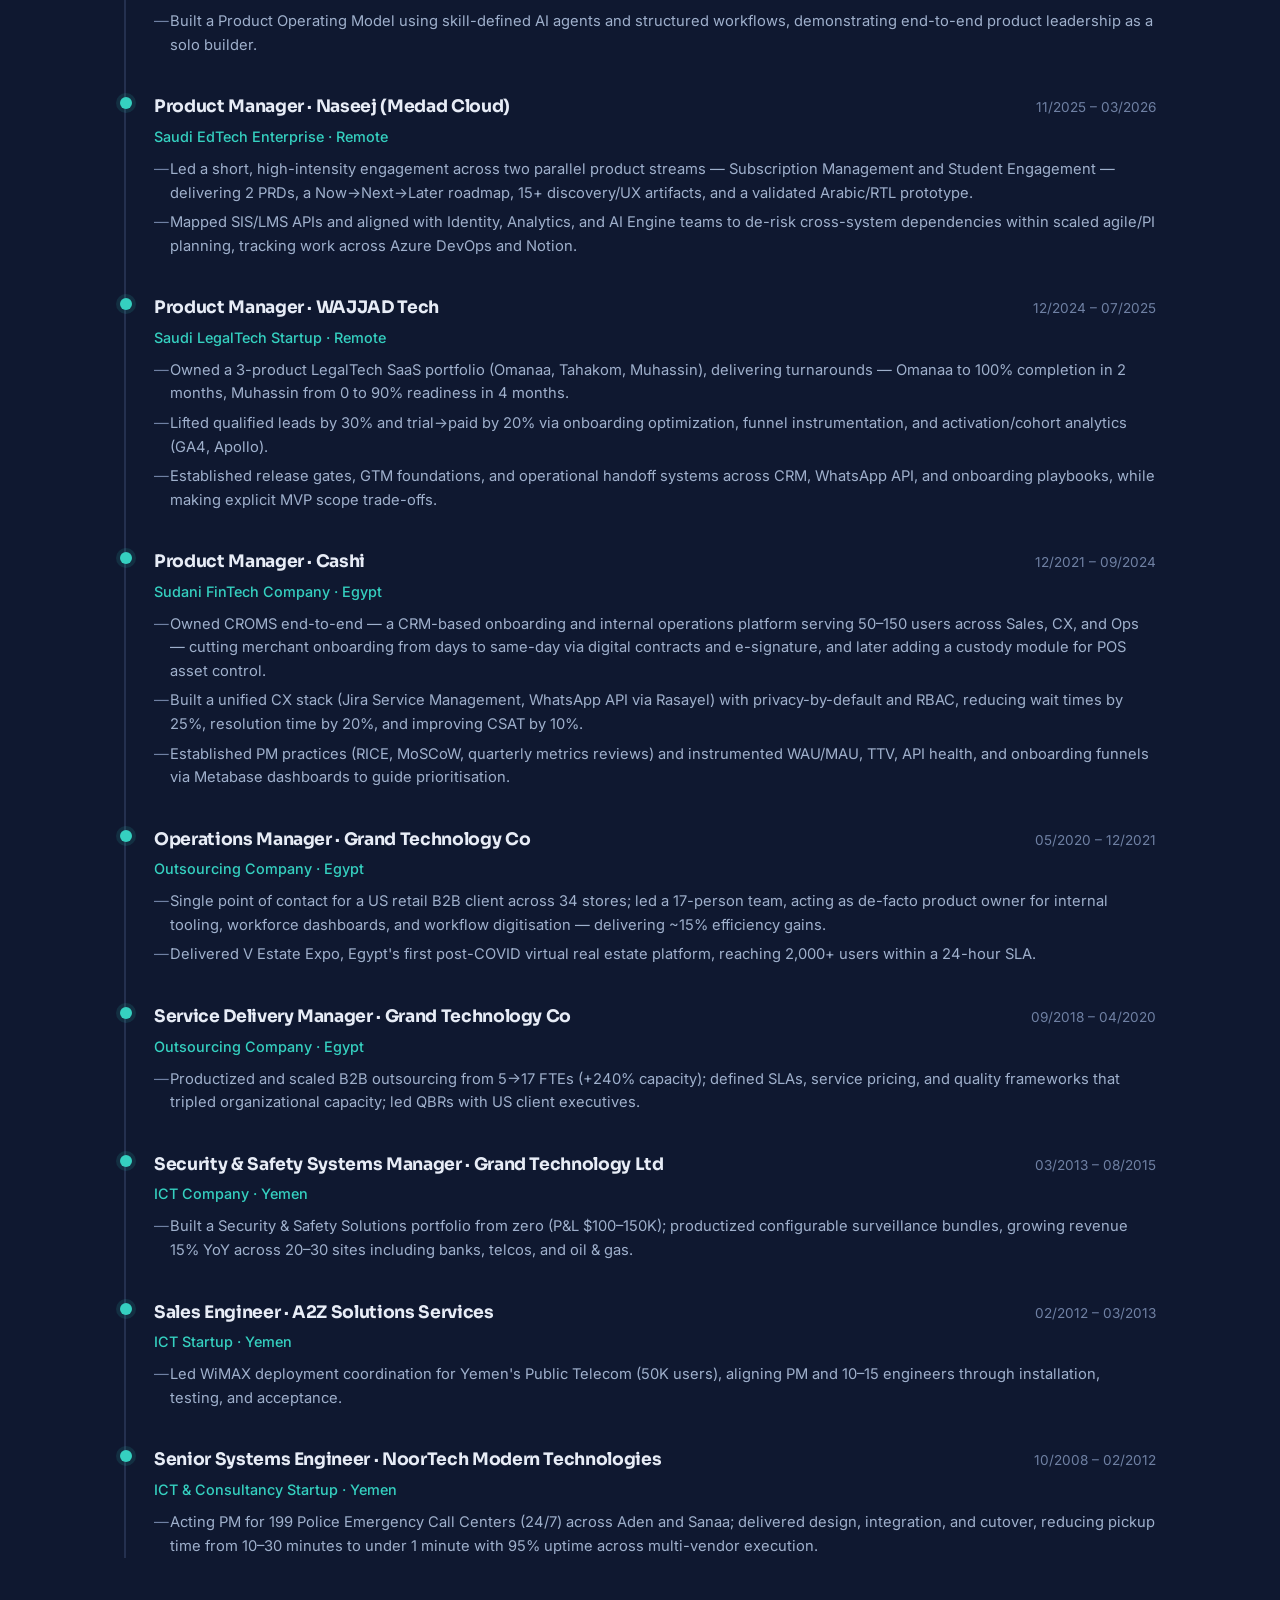
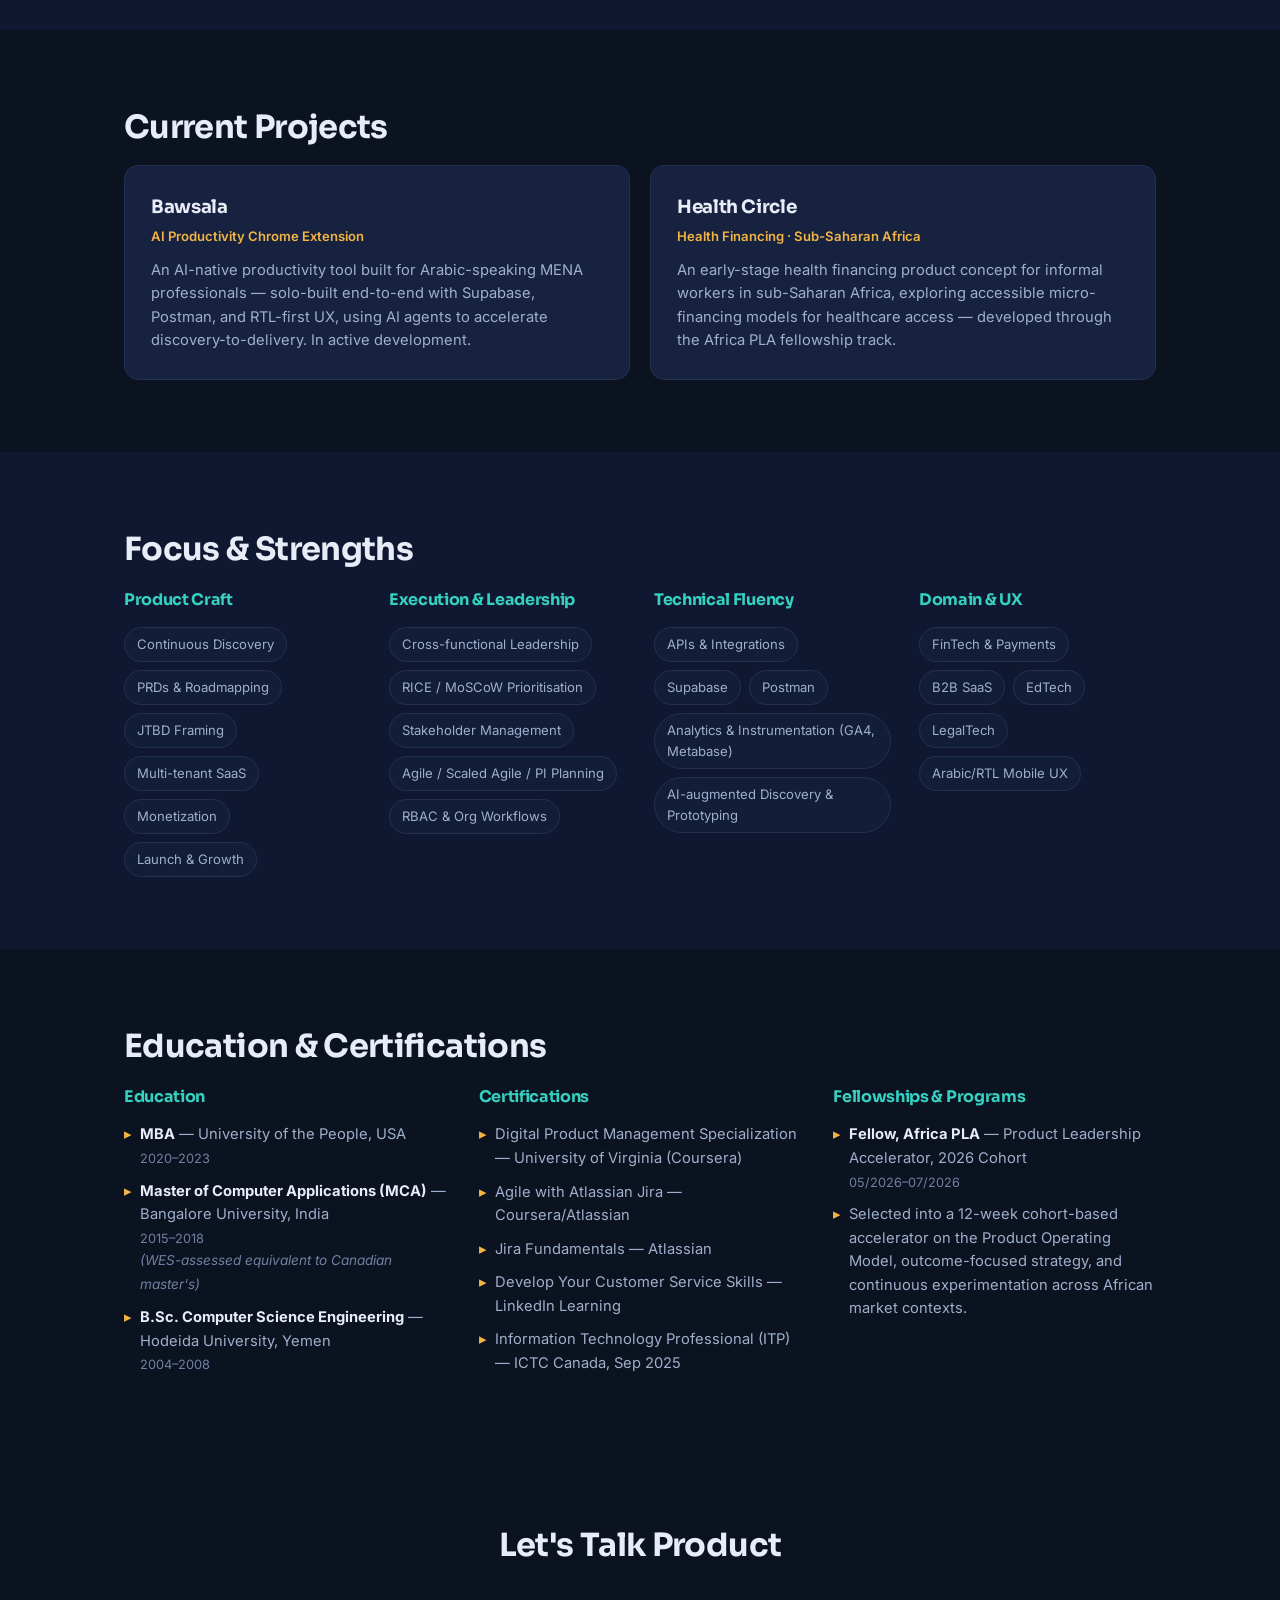
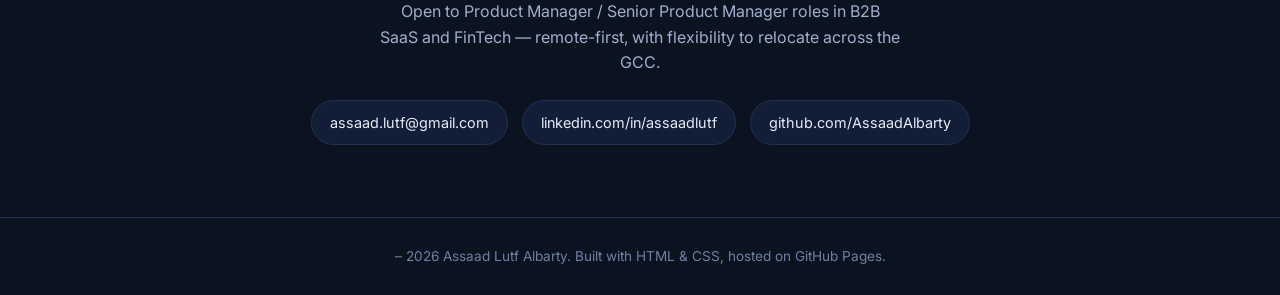
==== commit 042cf918: "Remove Download CV button and hero-meta line (email/mobile/location)" ====
--- a/index.html
+++ b/index.html
@@ -31,21 +31,15 @@
       <div class="hero-text">
         <p class="eyebrow">Product Manager · B2B SaaS · FinTech-focused</p>
         <h1>Assaad Lutf Albarty</h1>
-        <p class="hero-sub">Discovery, Onboarding &amp; Growth&nbsp;· Arabic/RTL UX&nbsp;· AI-augmented Product Work</p>
+        <p class="hero-sub">Discovery, Onboarding &amp; Growth&nbsp;– Arabic/RTL UX&nbsp;– AI-augmented Product Work</p>
         <p class="hero-desc">Technically fluent, commercially aware Product Manager with <strong>14+ years</strong> across product, operations, service delivery, and engineering — including <strong>4+ years in formally titled Product Manager roles</strong> across FinTech, EdTech, and LegalTech. I lead discovery, validation, PRDs, roadmaps, launch, and growth for B2B SaaS products.</p>
         <div class="hero-actions">
           <a href="mailto:assaad.lutf@gmail.com" class="btn btn-primary">Get in touch</a>
           <a href="https://www.linkedin.com/in/assaadlutf" target="_blank" rel="noopener" class="btn btn-outline">LinkedIn</a>
-          <a href="#" id="resume-link" class="btn btn-ghost">Download CV</a>
-        </div>
-        <div class="hero-meta">
-          <span>📍 Based in Egypt</span>
-          <span>🌍 Open to Remote &amp; GCC Relocation</span>
-          <span>🇾🇪 Yemeni National</span>
         </div>
       </div>
       <div class="hero-photo-wrap">
-        <img src="assets/profile.jpg" alt="Assaad Lutf Albarty" class="hero-photo">
+        <img src="Assaad%20Lutf%20Profile%20picture.jpg" alt="Assaad Lutf Albarty" class="hero-photo">
       </div>
     </div>
   </section>
@@ -331,7 +325,6 @@
         <a href="mailto:assaad.lutf@gmail.com">assaad.lutf@gmail.com</a>
         <a href="https://www.linkedin.com/in/assaadlutf" target="_blank" rel="noopener">linkedin.com/in/assaadlutf</a>
         <a href="https://github.com/AssaadAlbarty" target="_blank" rel="noopener">github.com/AssaadAlbarty</a>
-        <a href="tel:+201015449515">+20 101 544 9515</a>
       </div>
     </div>
   </section>
@@ -339,7 +332,7 @@
 
 <footer class="site-footer">
   <div class="container">
-    <p>© <span id="year"></span> Assaad Lutf Albarty. Built with HTML &amp; CSS, hosted on GitHub Pages.</p>
+    <p>– <span id="year"></span> Assaad Lutf Albarty. Built with HTML &amp; CSS, hosted on GitHub Pages.</p>
   </div>
 </footer>
 
--- a/style.css
+++ b/style.css
@@ -60,17 +60,9 @@
 .nav {
   display: flex;
   align-items: center;
-  justify-content: space-between;
+  justify-content: center;
   padding: 16px 24px;
 }
-
-.logo {
-  font-family: var(--font-head);
-  font-weight: 800;
-  font-size: 1.25rem;
-  color: var(--text);
-}
-.logo span { color: var(--accent); }
 
 .nav-links {
   display: flex;
@@ -102,7 +94,31 @@
     radial-gradient(circle at 85% 0%, rgba(242, 181, 68, 0.08), transparent 40%);
 }
 
-.hero-grid { display: flex; flex-direction: column; gap: 20px; max-width: 760px; }
+.hero-grid {
+  display: flex;
+  flex-direction: row-reverse;
+  align-items: center;
+  justify-content: space-between;
+  gap: 48px;
+  flex-wrap: wrap;
+}
+
+.hero-text { flex: 1 1 480px; display: flex; flex-direction: column; gap: 20px; max-width: 640px; }
+
+.hero-photo-wrap {
+  flex: 0 0 auto;
+  display: flex;
+  justify-content: center;
+}
+
+.hero-photo {
+  width: 220px;
+  height: 220px;
+  border-radius: 50%;
+  object-fit: cover;
+  border: 3px solid var(--accent);
+  box-shadow: 0 0 0 8px var(--accent-soft), var(--shadow);
+}
 
 .eyebrow {
   color: var(--accent);
@@ -393,9 +409,11 @@
 
 /* ---------- Responsive ---------- */
 @media (max-width: 720px) {
-  .nav-links { gap: 16px; }
-  .nav-links li:not(.nav-cta-item) a:not(.nav-cta) { display: none; }
+  .nav-links { gap: 16px; flex-wrap: wrap; justify-content: center; }
   .hero { padding: 72px 0 48px; }
+  .hero-grid { flex-direction: column-reverse; text-align: center; }
+  .hero-text { align-items: center; }
+  .hero-photo { width: 160px; height: 160px; }
   .section { padding: 56px 0; }
   .timeline { padding-left: 22px; }
   .tl-marker { left: -28px; }
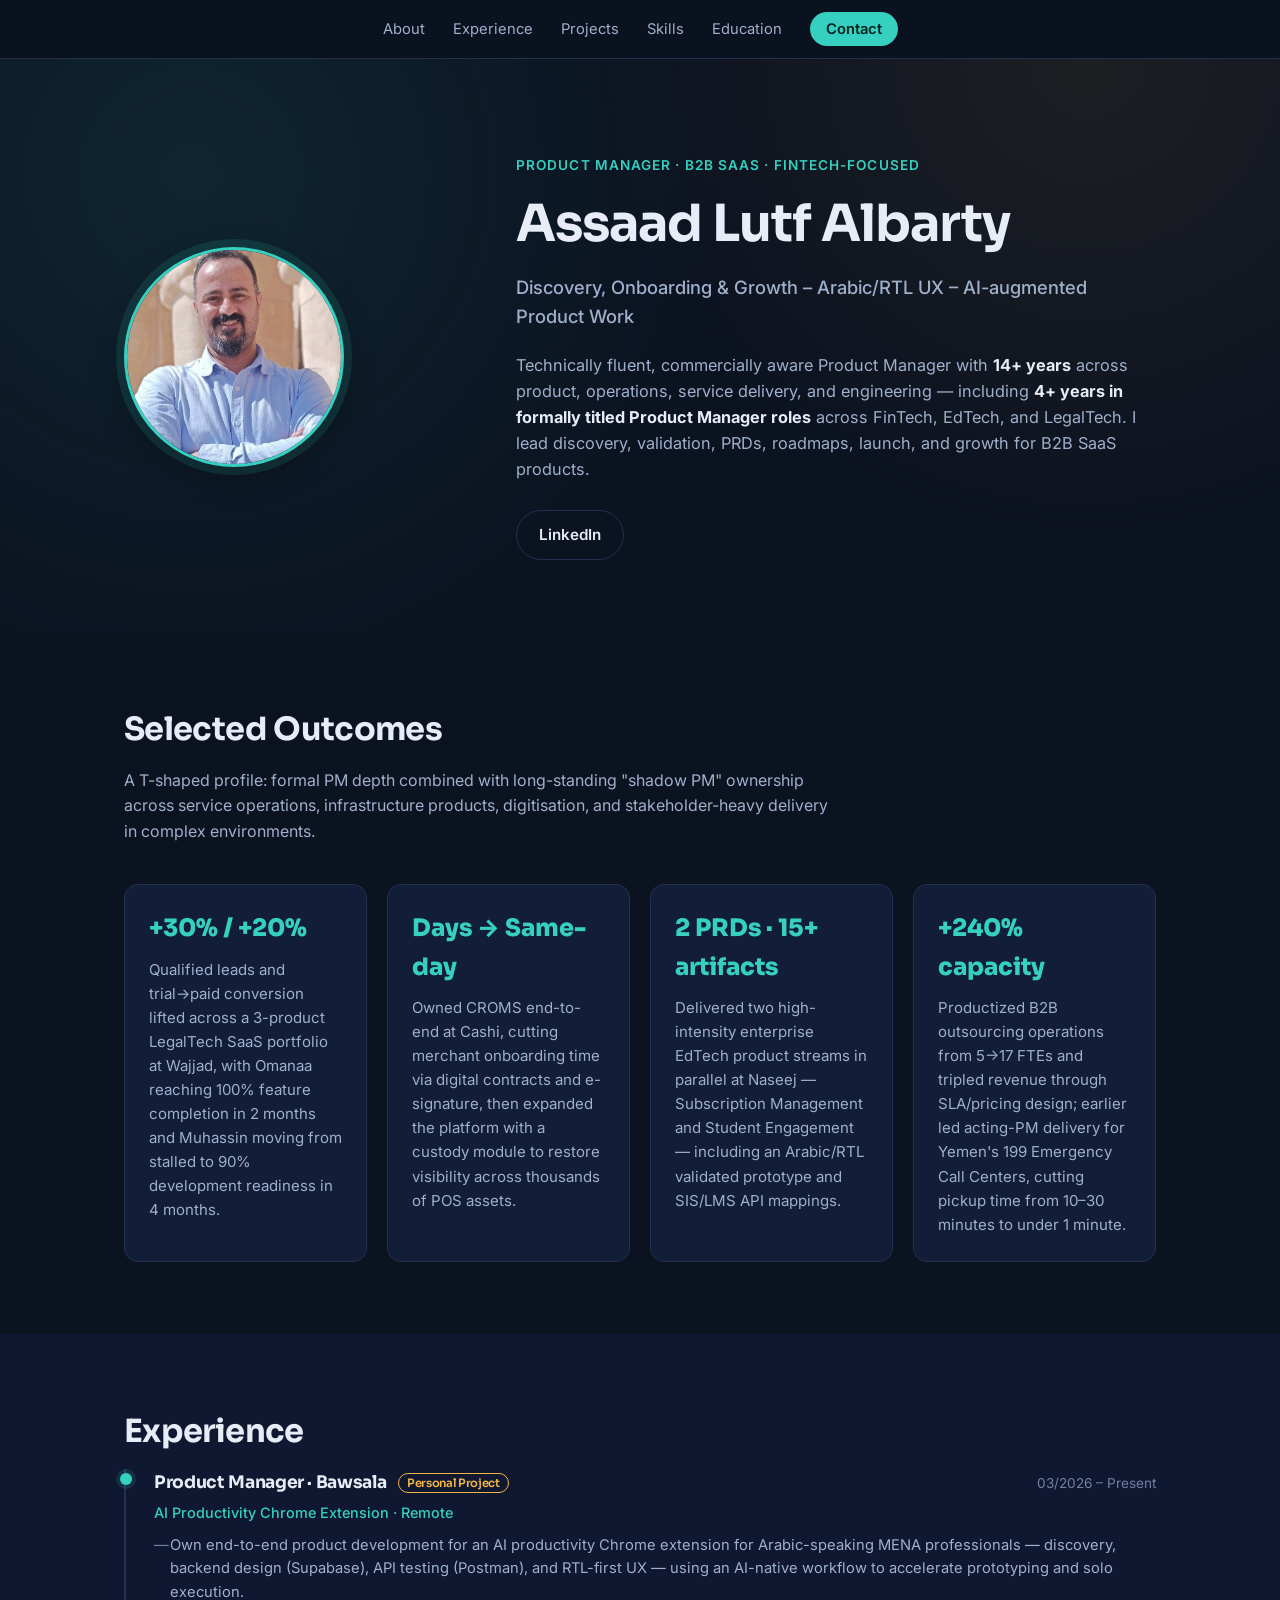
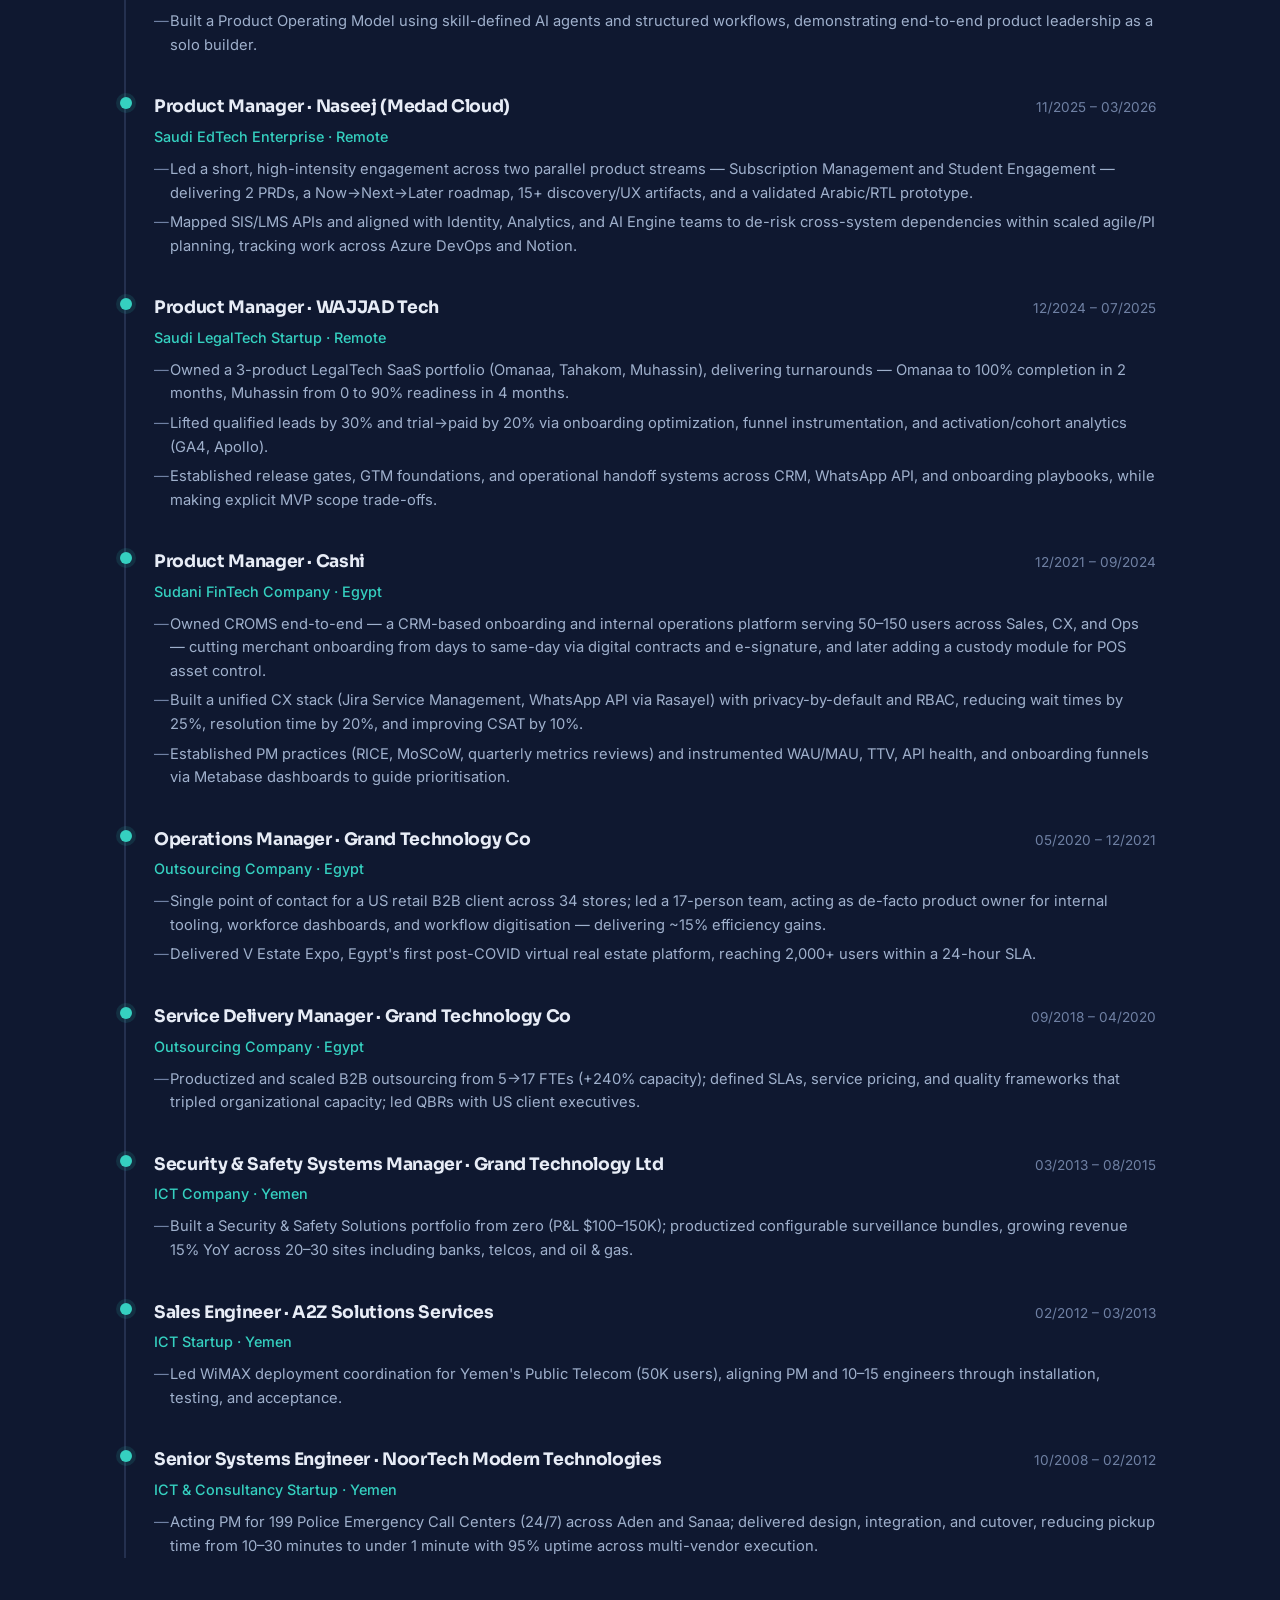
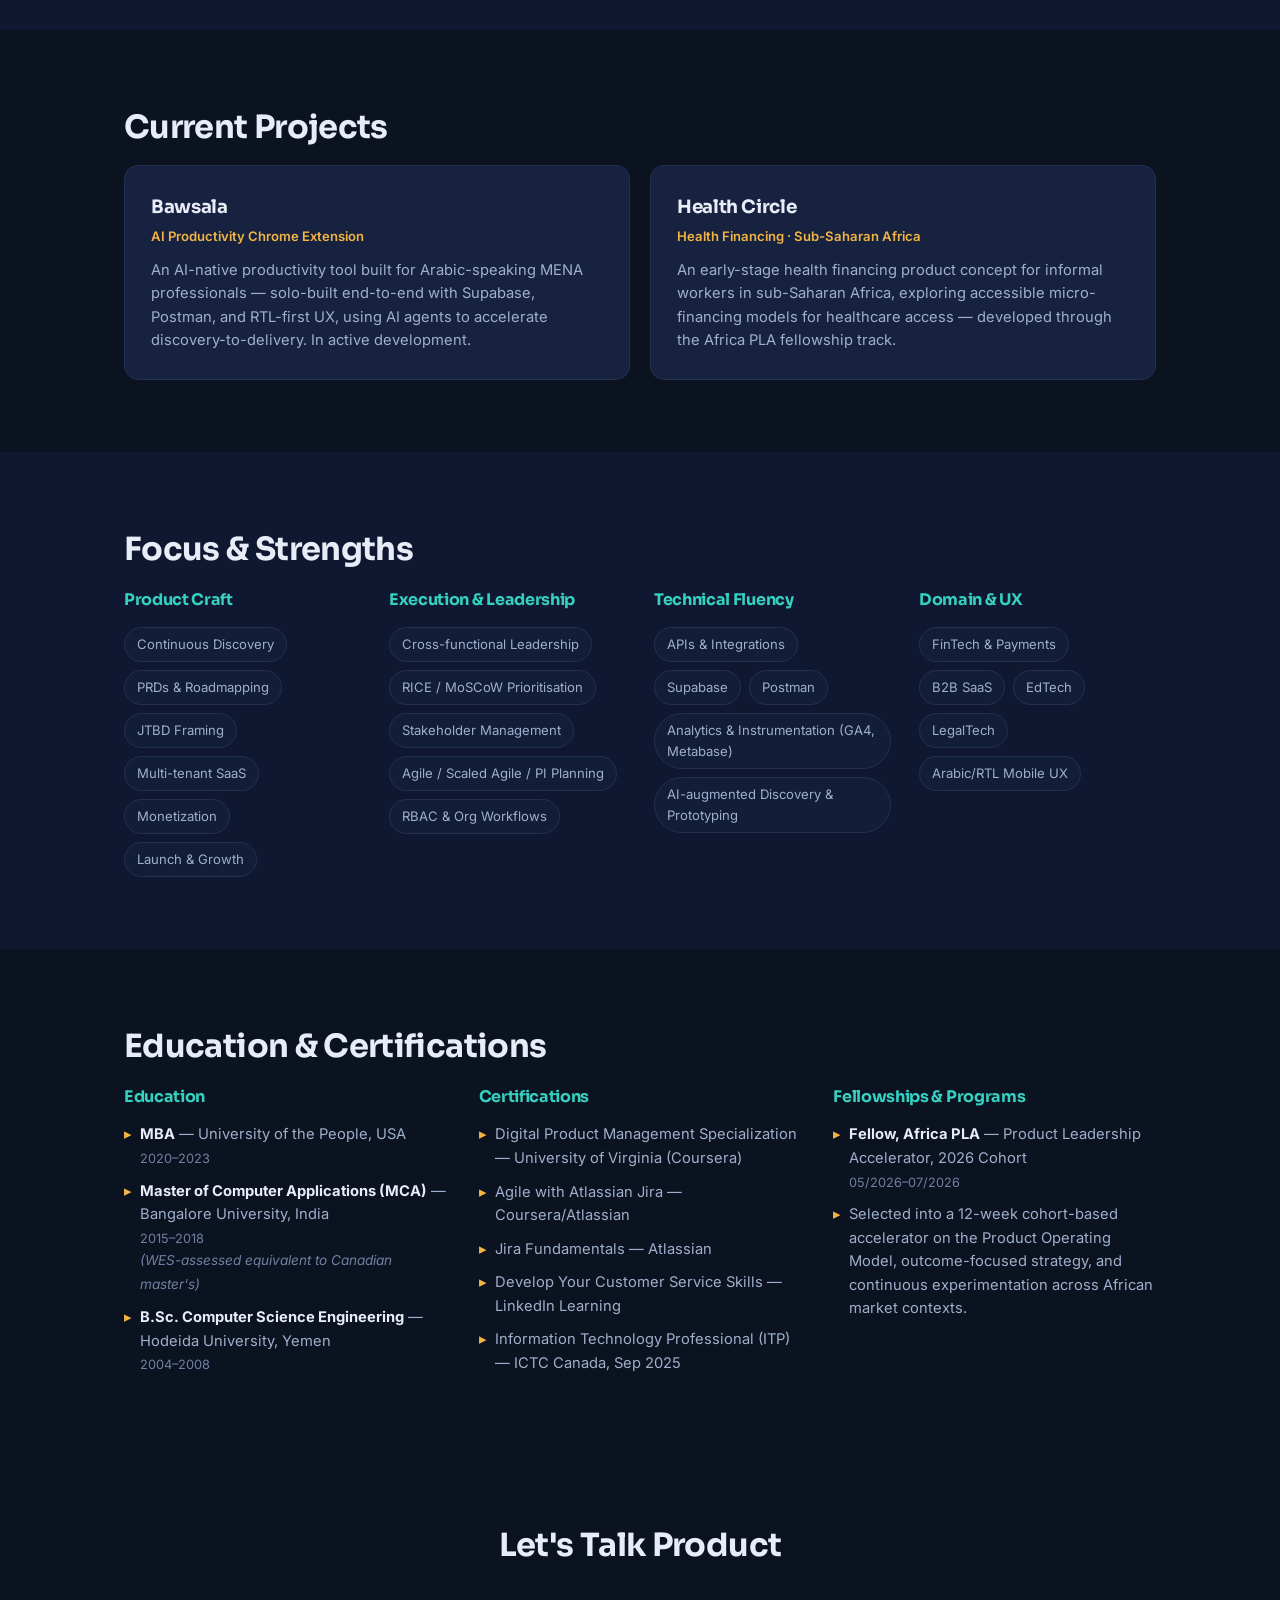
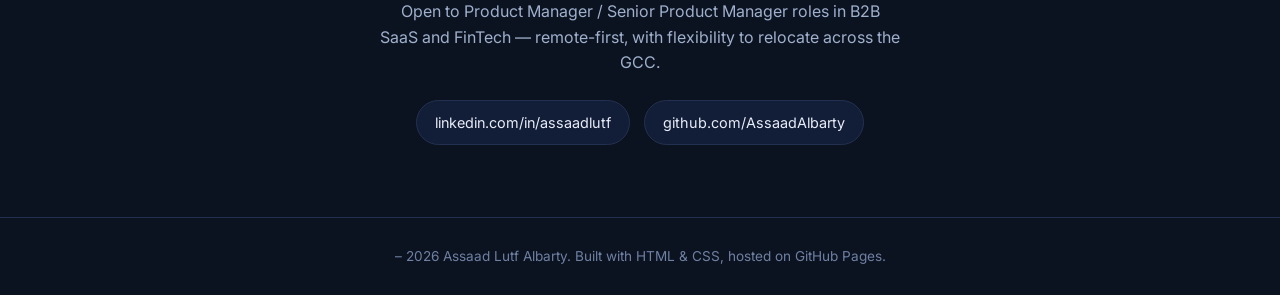
==== commit 1dde16e8: "Remove email from contact section" ====
--- a/index.html
+++ b/index.html
@@ -34,7 +34,6 @@
         <p class="hero-sub">Discovery, Onboarding &amp; Growth&nbsp;– Arabic/RTL UX&nbsp;– AI-augmented Product Work</p>
         <p class="hero-desc">Technically fluent, commercially aware Product Manager with <strong>14+ years</strong> across product, operations, service delivery, and engineering — including <strong>4+ years in formally titled Product Manager roles</strong> across FinTech, EdTech, and LegalTech. I lead discovery, validation, PRDs, roadmaps, launch, and growth for B2B SaaS products.</p>
         <div class="hero-actions">
-          <a href="mailto:assaad.lutf@gmail.com" class="btn btn-primary">Get in touch</a>
           <a href="https://www.linkedin.com/in/assaadlutf" target="_blank" rel="noopener" class="btn btn-outline">LinkedIn</a>
         </div>
       </div>
@@ -322,7 +321,6 @@
       <h2 class="section-title">Let's Talk Product</h2>
       <p>Open to Product Manager / Senior Product Manager roles in B2B SaaS and FinTech — remote-first, with flexibility to relocate across the GCC.</p>
       <div class="contact-links">
-        <a href="mailto:assaad.lutf@gmail.com">assaad.lutf@gmail.com</a>
         <a href="https://www.linkedin.com/in/assaadlutf" target="_blank" rel="noopener">linkedin.com/in/assaadlutf</a>
         <a href="https://github.com/AssaadAlbarty" target="_blank" rel="noopener">github.com/AssaadAlbarty</a>
       </div>
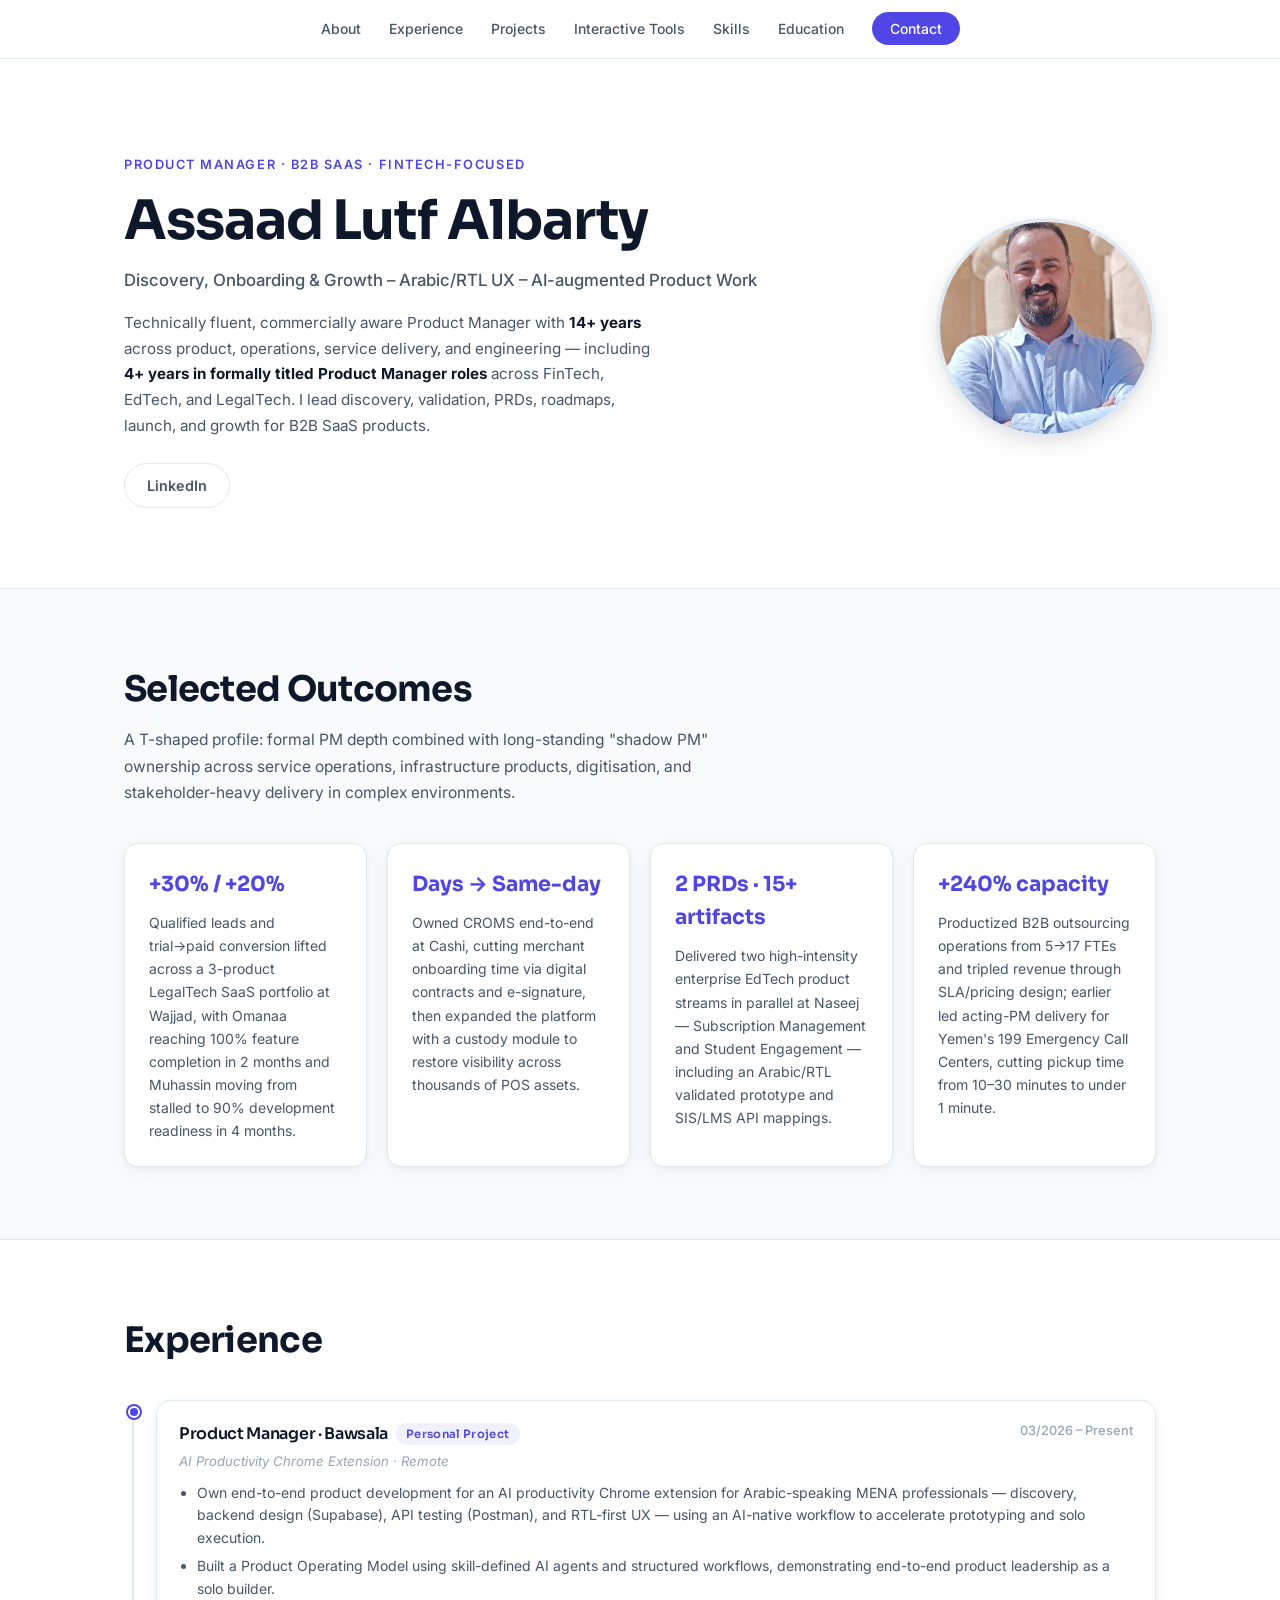
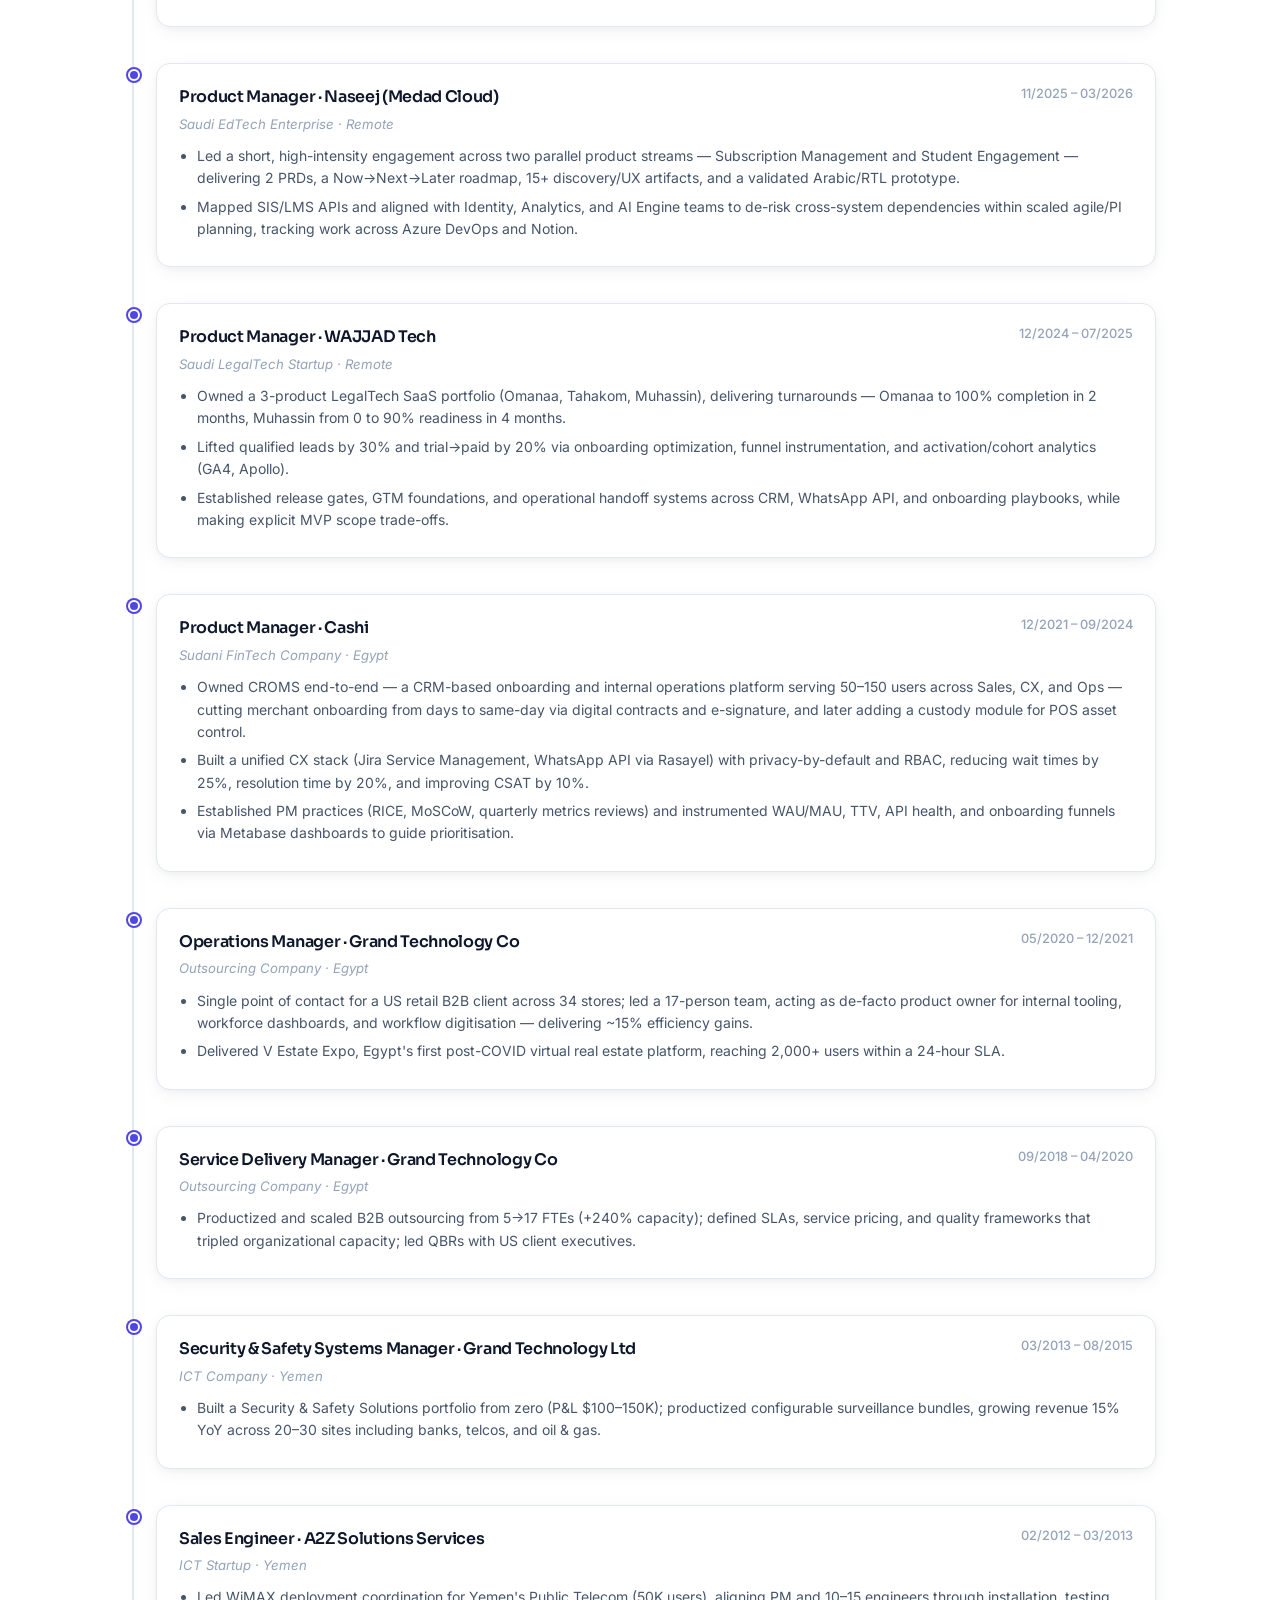
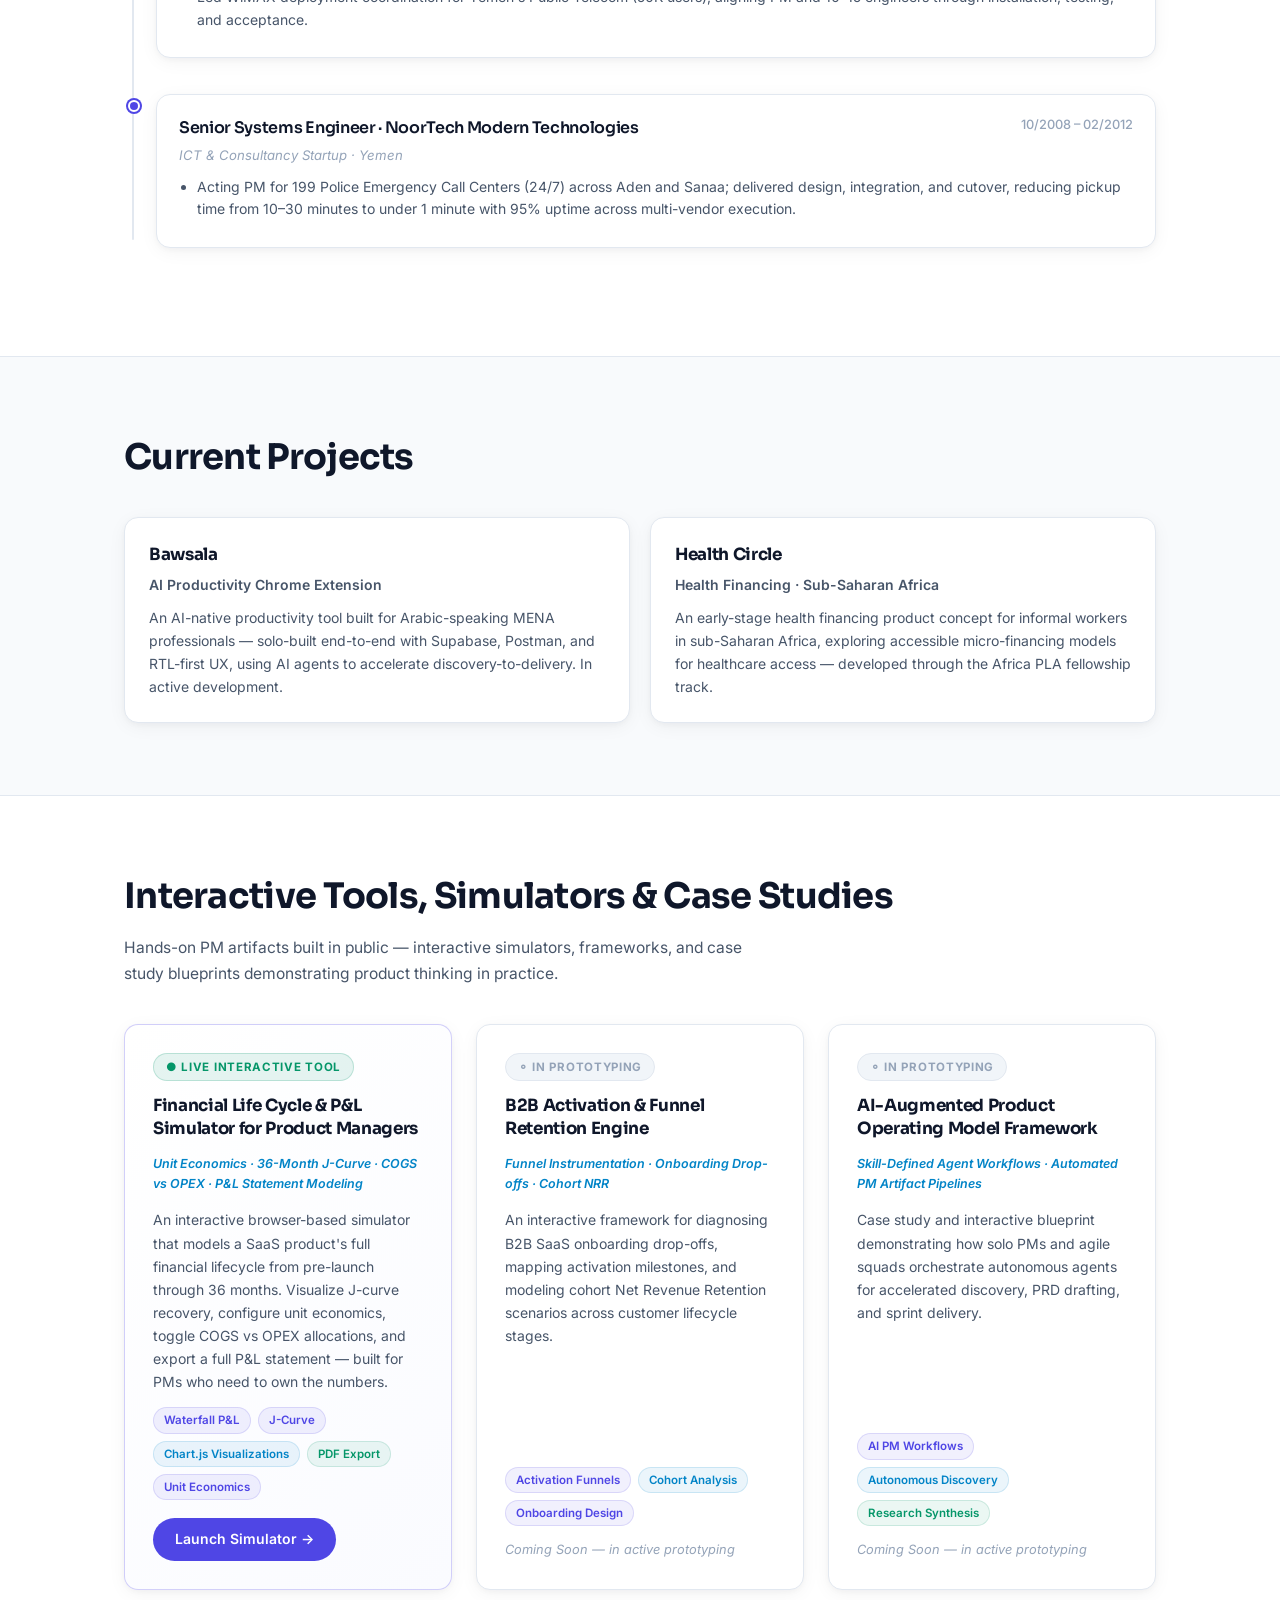
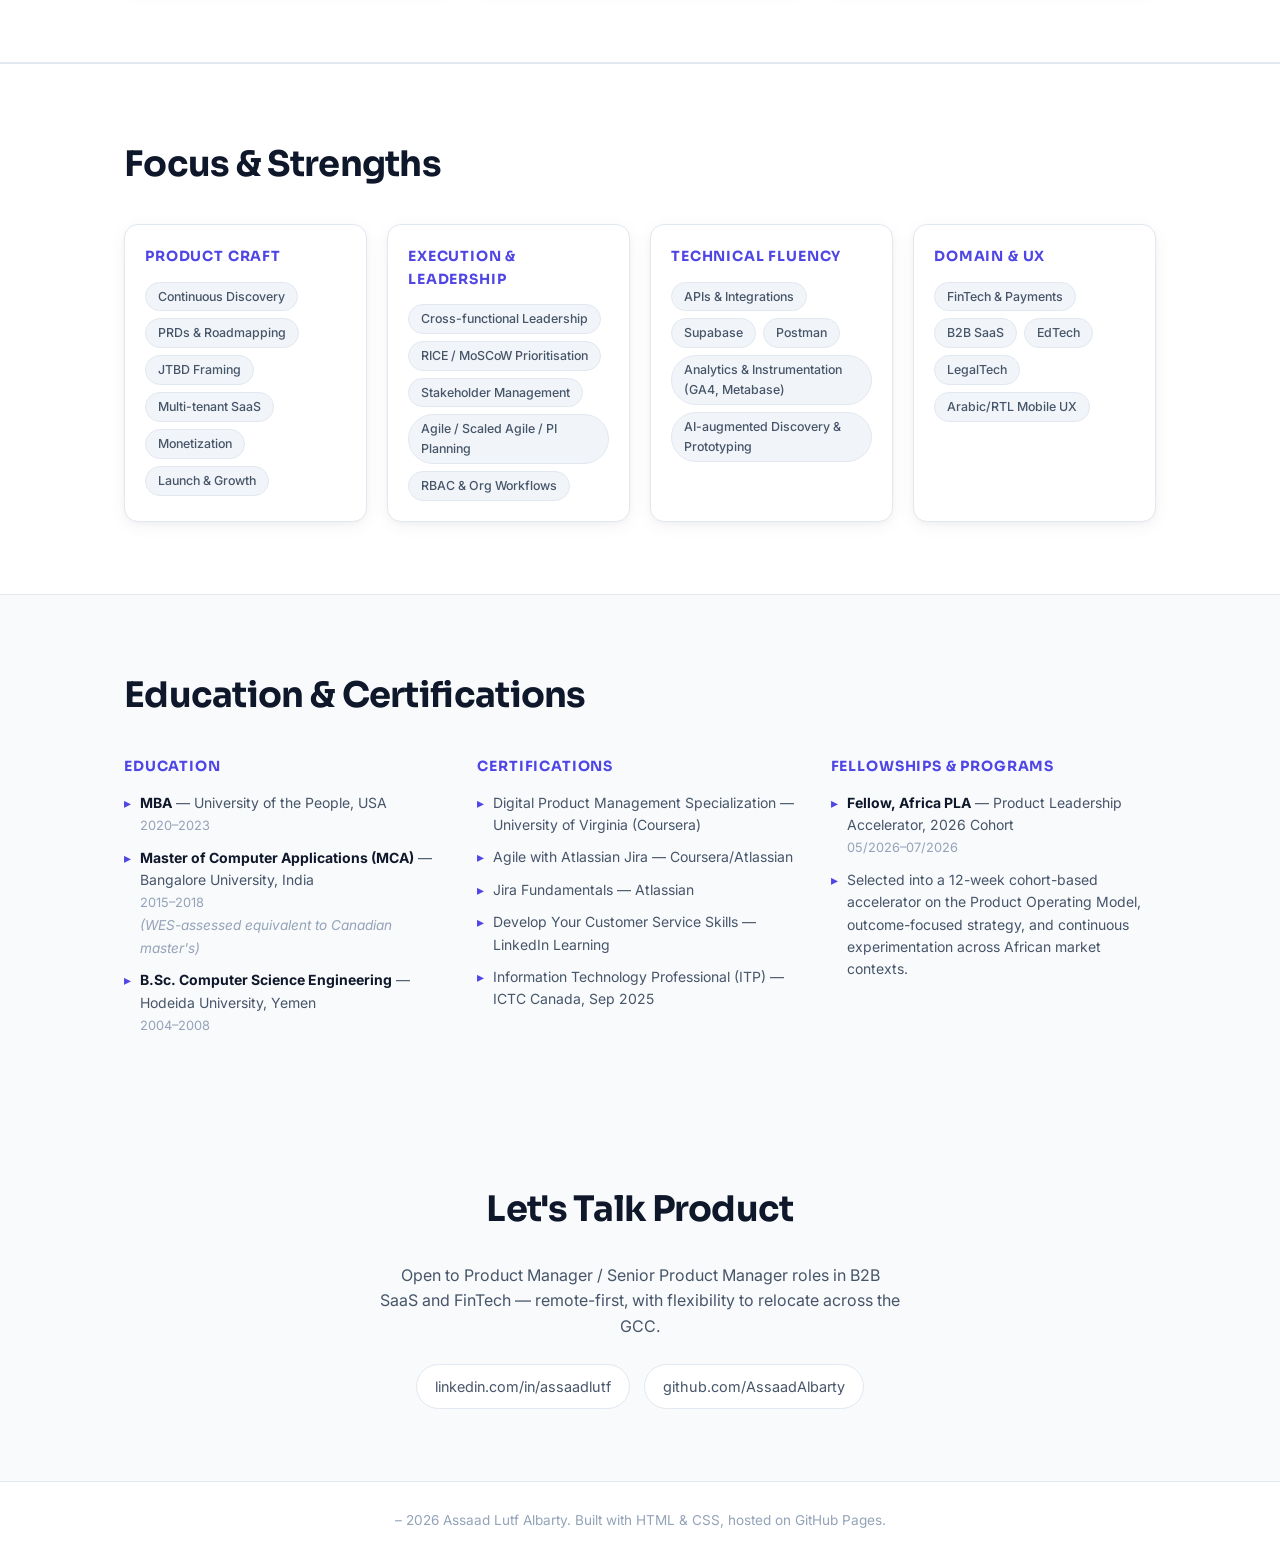
==== commit 8d833c48: "feat: bright executive theme + Interactive PM Tools section" ====
--- a/index.html
+++ b/index.html
@@ -17,6 +17,7 @@
       <li><a href="#about">About</a></li>
       <li><a href="#experience">Experience</a></li>
       <li><a href="#projects">Projects</a></li>
+      <li><a href="#tools">Interactive Tools</a></li>
       <li><a href="#skills">Skills</a></li>
       <li><a href="#education">Education</a></li>
       <li><a href="#contact" class="nav-cta">Contact</a></li>
@@ -231,6 +232,63 @@
     </div>
   </section>
 
+  <!-- INTERACTIVE TOOLS -->
+  <section id="tools" class="section alt">
+    <div class="container">
+      <h2 class="section-title">Interactive Tools, Simulators &amp; Case Studies</h2>
+      <p class="section-lede">Hands-on PM artifacts built in public — interactive simulators, frameworks, and case study blueprints demonstrating product thinking in practice.</p>
+      <div class="tools-grid">
+
+        <!-- Card 1: Live Tool -->
+        <div class="tool-card featured">
+          <span class="tool-badge live">&#9679; Live Interactive Tool</span>
+          <h3>Financial Life Cycle &amp; P&amp;L Simulator for Product Managers</h3>
+          <p class="tool-category">Unit Economics &middot; 36-Month J-Curve &middot; COGS vs OPEX &middot; P&amp;L Statement Modeling</p>
+          <p class="tool-desc">An interactive browser-based simulator that models a SaaS product's full financial lifecycle from pre-launch through 36 months. Visualize J-curve recovery, configure unit economics, toggle COGS vs OPEX allocations, and export a full P&amp;L statement — built for PMs who need to own the numbers.</p>
+          <div class="tool-tags">
+            <span>Waterfall P&amp;L</span>
+            <span>J-Curve</span>
+            <span class="sky">Chart.js Visualizations</span>
+            <span class="emerald">PDF Export</span>
+            <span>Unit Economics</span>
+          </div>
+          <div class="tool-action">
+            <a href="./Pages/financial-simulator/" class="btn-tool" target="_blank" rel="noopener">Launch Simulator &rarr;</a>
+          </div>
+        </div>
+
+        <!-- Card 2: Coming Soon -->
+        <div class="tool-card">
+          <span class="tool-badge prototyping">&#9900; In Prototyping</span>
+          <h3>B2B Activation &amp; Funnel Retention Engine</h3>
+          <p class="tool-category">Funnel Instrumentation &middot; Onboarding Drop-offs &middot; Cohort NRR</p>
+          <p class="tool-desc">An interactive framework for diagnosing B2B SaaS onboarding drop-offs, mapping activation milestones, and modeling cohort Net Revenue Retention scenarios across customer lifecycle stages.</p>
+          <div class="tool-tags">
+            <span>Activation Funnels</span>
+            <span class="sky">Cohort Analysis</span>
+            <span>Onboarding Design</span>
+          </div>
+          <p class="tool-coming-soon">Coming Soon &mdash; in active prototyping</p>
+        </div>
+
+        <!-- Card 3: Coming Soon -->
+        <div class="tool-card">
+          <span class="tool-badge prototyping">&#9900; In Prototyping</span>
+          <h3>AI-Augmented Product Operating Model Framework</h3>
+          <p class="tool-category">Skill-Defined Agent Workflows &middot; Automated PM Artifact Pipelines</p>
+          <p class="tool-desc">Case study and interactive blueprint demonstrating how solo PMs and agile squads orchestrate autonomous agents for accelerated discovery, PRD drafting, and sprint delivery.</p>
+          <div class="tool-tags">
+            <span>AI PM Workflows</span>
+            <span class="sky">Autonomous Discovery</span>
+            <span class="emerald">Research Synthesis</span>
+          </div>
+          <p class="tool-coming-soon">Coming Soon &mdash; in active prototyping</p>
+        </div>
+
+      </div>
+    </div>
+  </section>
+
   <!-- SKILLS -->
   <section id="skills" class="section alt">
     <div class="container">
--- a/style.css
+++ b/style.css
@@ -1,23 +1,30 @@
 /* ============================
    Assaad Lutf Albarty — Portfolio
-   Theme: "Slate & Signal" — dark navy base, teal/amber accent
+   Theme: "Executive Slate & Indigo" — bright, high-contrast, modern
    ============================ */
 
 :root {
-  --bg: #0b1220;
-  --bg-alt: #0f1830;
-  --surface: #121d38;
-  --surface-2: #16223f;
-  --border: #24304f;
-  --text: #e7ecf6;
-  --text-muted: #9fb0cc;
-  --text-faint: #6f80a3;
-  --accent: #35d0c0;
-  --accent-2: #f2b544;
-  --accent-soft: rgba(53, 208, 192, 0.12);
+  --bg: #f8fafc;
+  --bg-alt: #ffffff;
+  --surface: #ffffff;
+  --surface-2: #f1f5f9;
+  --border: #e2e8f0;
+  --border-hover: #cbd5e1;
+  --text: #0f172a;
+  --text-muted: #475569;
+  --text-faint: #94a3b8;
+  --accent: #4f46e5;
+  --accent-hover: #4338ca;
+  --accent-2: #0284c7;
+  --accent-3: #059669;
+  --accent-soft: rgba(79, 70, 229, 0.08);
+  --sky-soft: rgba(2, 132, 199, 0.08);
+  --emerald-soft: rgba(5, 150, 105, 0.08);
   --radius: 14px;
   --radius-sm: 8px;
-  --shadow: 0 10px 30px rgba(0, 0, 0, 0.35);
+  --shadow: 0 4px 20px -2px rgba(15, 23, 42, 0.06), 0 2px 6px -1px rgba(15, 23, 42, 0.04);
+  --shadow-md: 0 8px 30px -4px rgba(15, 23, 42, 0.10), 0 4px 10px -2px rgba(15, 23, 42, 0.06);
+  --shadow-hover: 0 16px 40px -6px rgba(79, 70, 229, 0.16), 0 6px 16px -4px rgba(15, 23, 42, 0.08);
   --font-body: 'Inter', -apple-system, BlinkMacSystemFont, 'Segoe UI', sans-serif;
   --font-head: 'Sora', 'Inter', sans-serif;
   --container: 1080px;
@@ -52,8 +59,9 @@
   position: sticky;
   top: 0;
   z-index: 50;
-  background: rgba(11, 18, 32, 0.85);
-  backdrop-filter: blur(10px);
+  background: rgba(255, 255, 255, 0.90);
+  backdrop-filter: blur(12px);
+  -webkit-backdrop-filter: blur(12px);
   border-bottom: 1px solid var(--border);
 }
 
@@ -71,44 +79,122 @@
 }
 
 .nav-links a {
-  font-size: 0.92rem;
+  font-size: 0.875rem;
+  font-weight: 500;
   color: var(--text-muted);
   transition: color 0.2s ease;
 }
-.nav-links a:hover { color: var(--text); }
+
+.nav-links a:hover { color: var(--accent); }
 
 .nav-cta {
   background: var(--accent);
-  color: #06231f !important;
-  padding: 8px 16px;
+  color: #ffffff !important;
+  padding: 8px 18px;
   border-radius: 999px;
-  font-weight: 600;
-}
-.nav-cta:hover { opacity: 0.9; color: #06231f !important; }
+  font-size: 0.875rem !important;
+  transition: background 0.2s ease, transform 0.15s ease !important;
+}
+
+.nav-cta:hover {
+  background: var(--accent-hover) !important;
+  color: #ffffff !important;
+  transform: translateY(-1px);
+}
 
 /* ---------- Hero ---------- */
 .hero {
-  padding: 96px 0 72px;
-  background:
-    radial-gradient(circle at 15% 20%, rgba(53, 208, 192, 0.10), transparent 45%),
-    radial-gradient(circle at 85% 0%, rgba(242, 181, 68, 0.08), transparent 40%);
+  background: var(--bg-alt);
+  padding: 96px 0 80px;
+  border-bottom: 1px solid var(--border);
 }
 
 .hero-grid {
   display: flex;
-  flex-direction: row-reverse;
   align-items: center;
-  justify-content: space-between;
-  gap: 48px;
+  gap: 56px;
+}
+
+.hero-text {
+  flex: 1;
+  display: flex;
+  flex-direction: column;
+  gap: 16px;
+}
+
+.eyebrow {
+  font-size: 0.8rem;
+  font-weight: 600;
+  letter-spacing: 0.12em;
+  text-transform: uppercase;
+  color: var(--accent);
+}
+
+.hero-text h1 {
+  font-size: clamp(2.4rem, 5vw, 3.4rem);
+  color: var(--text);
+  line-height: 1.1;
+}
+
+.hero-sub {
+  font-size: 1.05rem;
+  color: var(--text-muted);
+  font-weight: 500;
+}
+
+.hero-desc {
+  font-size: 0.95rem;
+  color: var(--text-muted);
+  max-width: 540px;
+  line-height: 1.7;
+}
+
+.hero-desc strong { color: var(--text); }
+
+.hero-actions {
+  display: flex;
+  gap: 12px;
   flex-wrap: wrap;
-}
-
-.hero-text { flex: 1 1 480px; display: flex; flex-direction: column; gap: 20px; max-width: 640px; }
+  margin-top: 8px;
+}
+
+.btn {
+  display: inline-flex;
+  align-items: center;
+  gap: 6px;
+  padding: 10px 22px;
+  border-radius: 999px;
+  font-size: 0.9rem;
+  font-weight: 600;
+  transition: all 0.2s ease;
+  cursor: pointer;
+}
+
+.btn-primary {
+  background: var(--accent);
+  color: #ffffff;
+}
+
+.btn-primary:hover {
+  background: var(--accent-hover);
+  transform: translateY(-2px);
+  box-shadow: 0 8px 20px rgba(79, 70, 229, 0.30);
+}
+
+.btn-outline {
+  border: 1.5px solid var(--border);
+  color: var(--text-muted);
+  background: var(--surface);
+}
+
+.btn-outline:hover {
+  border-color: var(--accent);
+  color: var(--accent);
+  transform: translateY(-2px);
+}
 
 .hero-photo-wrap {
-  flex: 0 0 auto;
-  display: flex;
-  justify-content: center;
+  flex-shrink: 0;
 }
 
 .hero-photo {
@@ -116,89 +202,42 @@
   height: 220px;
   border-radius: 50%;
   object-fit: cover;
-  border: 3px solid var(--accent);
-  box-shadow: 0 0 0 8px var(--accent-soft), var(--shadow);
-}
-
-.eyebrow {
-  color: var(--accent);
-  font-weight: 600;
-  font-size: 0.85rem;
-  text-transform: uppercase;
-  letter-spacing: 0.08em;
-}
-
-.hero h1 {
-  font-size: clamp(2.2rem, 5vw, 3.2rem);
-  line-height: 1.1;
-}
-
-.hero-sub {
-  font-size: 1.15rem;
-  color: var(--text-muted);
-  font-weight: 500;
-}
-
-.hero-desc {
-  color: var(--text-muted);
-  font-size: 1.02rem;
+  border: 4px solid var(--border);
+  box-shadow: var(--shadow-md);
+}
+
+/* ---------- Sections ---------- */
+.section {
+  padding: 72px 0;
+  background: var(--bg);
+}
+
+.section.alt {
+  background: var(--bg-alt);
+  border-top: 1px solid var(--border);
+  border-bottom: 1px solid var(--border);
+}
+
+.section-title {
+  font-size: clamp(1.6rem, 3vw, 2.2rem);
+  color: var(--text);
+  margin-bottom: 10px;
+}
+
+.section-lede {
+  color: var(--text-muted);
   max-width: 640px;
-}
-.hero-desc strong { color: var(--text); }
-
-.hero-actions { display: flex; flex-wrap: wrap; gap: 12px; margin-top: 8px; }
-
-.btn {
-  display: inline-block;
-  padding: 12px 22px;
-  border-radius: 999px;
-  font-weight: 600;
-  font-size: 0.95rem;
-  transition: transform 0.15s ease, opacity 0.15s ease, background 0.15s ease;
-}
-.btn:hover { transform: translateY(-2px); }
-
-.btn-primary { background: var(--accent); color: #06231f; }
-.btn-primary:hover { opacity: 0.92; }
-
-.btn-outline {
-  border: 1px solid var(--border);
-  color: var(--text);
-}
-.btn-outline:hover { border-color: var(--accent); color: var(--accent); }
-
-.btn-ghost { color: var(--text-muted); }
-.btn-ghost:hover { color: var(--accent-2); }
-
-.hero-meta {
-  display: flex;
-  flex-wrap: wrap;
-  gap: 18px;
-  margin-top: 16px;
-  color: var(--text-faint);
-  font-size: 0.88rem;
-}
-
-/* ---------- Sections ---------- */
-.section { padding: 72px 0; }
-.section.alt { background: var(--bg-alt); }
-
-.section-title {
-  font-size: clamp(1.5rem, 3vw, 2rem);
-  margin-bottom: 12px;
-}
-
-.section-lede {
-  color: var(--text-muted);
-  max-width: 720px;
-  margin-bottom: 40px;
-}
-
-/* ---------- Outcomes ---------- */
+  margin-bottom: 36px;
+  font-size: 0.975rem;
+  line-height: 1.7;
+}
+
+/* ---------- Outcomes Grid ---------- */
 .outcomes-grid {
   display: grid;
-  grid-template-columns: repeat(auto-fit, minmax(240px, 1fr));
+  grid-template-columns: repeat(auto-fit, minmax(220px, 1fr));
   gap: 20px;
+  margin-top: 32px;
 }
 
 .outcome-card {
@@ -206,169 +245,402 @@
   border: 1px solid var(--border);
   border-radius: var(--radius);
   padding: 24px;
-  transition: border-color 0.2s ease, transform 0.2s ease;
-}
-.outcome-card:hover { border-color: var(--accent); transform: translateY(-3px); }
+  box-shadow: var(--shadow);
+  transition: transform 0.2s ease, box-shadow 0.2s ease, border-color 0.2s ease;
+}
+
+.outcome-card:hover {
+  transform: translateY(-4px);
+  box-shadow: var(--shadow-hover);
+  border-color: var(--border-hover);
+}
 
 .outcome-stat {
   display: block;
   font-family: var(--font-head);
-  font-weight: 800;
-  font-size: 1.5rem;
+  font-size: 1.3rem;
+  font-weight: 700;
   color: var(--accent);
   margin-bottom: 10px;
 }
 
-.outcome-card p { color: var(--text-muted); font-size: 0.94rem; }
+.outcome-card p {
+  font-size: 0.875rem;
+  color: var(--text-muted);
+  line-height: 1.65;
+}
 
 /* ---------- Timeline ---------- */
 .timeline {
   position: relative;
-  padding-left: 28px;
-  border-left: 2px solid var(--border);
-  display: flex;
-  flex-direction: column;
-  gap: 36px;
-}
-
-.tl-item { position: relative; }
+  padding-left: 32px;
+  margin-top: 32px;
+}
+
+.timeline::before {
+  content: '';
+  position: absolute;
+  left: 8px;
+  top: 8px;
+  bottom: 8px;
+  width: 2px;
+  background: var(--border);
+  border-radius: 2px;
+}
+
+.tl-item {
+  position: relative;
+  margin-bottom: 36px;
+}
 
 .tl-marker {
   position: absolute;
-  left: -34px;
-  top: 4px;
+  left: -28px;
+  top: 6px;
   width: 12px;
   height: 12px;
   border-radius: 50%;
   background: var(--accent);
-  box-shadow: 0 0 0 4px var(--accent-soft);
+  border: 2px solid var(--bg-alt);
+  box-shadow: 0 0 0 2px var(--accent);
+}
+
+.tl-content {
+  background: var(--surface);
+  border: 1px solid var(--border);
+  border-radius: var(--radius);
+  padding: 20px 22px;
+  box-shadow: var(--shadow);
+  transition: transform 0.2s ease, box-shadow 0.2s ease;
+}
+
+.tl-content:hover {
+  transform: translateY(-2px);
+  box-shadow: var(--shadow-md);
 }
 
 .tl-head {
   display: flex;
+  justify-content: space-between;
+  align-items: flex-start;
+  gap: 12px;
+  margin-bottom: 4px;
   flex-wrap: wrap;
-  align-items: baseline;
-  justify-content: space-between;
+}
+
+.tl-head h3 {
+  font-size: 1rem;
+  color: var(--text);
+  font-weight: 600;
+  display: flex;
+  align-items: center;
   gap: 8px;
-}
-
-.tl-head h3 { font-size: 1.08rem; color: var(--text); }
+  flex-wrap: wrap;
+}
 
 .tl-tag {
   font-size: 0.72rem;
   font-weight: 600;
-  color: var(--accent-2);
-  border: 1px solid var(--accent-2);
+  background: var(--accent-soft);
+  color: var(--accent);
+  padding: 2px 10px;
   border-radius: 999px;
-  padding: 2px 8px;
-  margin-left: 8px;
-  vertical-align: middle;
+  letter-spacing: 0.03em;
 }
 
 .tl-date {
-  font-size: 0.85rem;
+  font-size: 0.8rem;
   color: var(--text-faint);
   white-space: nowrap;
+  flex-shrink: 0;
+  font-weight: 500;
 }
 
 .tl-company {
-  color: var(--accent);
-  font-size: 0.9rem;
-  font-weight: 500;
-  margin: 4px 0 10px;
-}
-
-.tl-content ul { display: flex; flex-direction: column; gap: 6px; }
+  font-size: 0.825rem;
+  color: var(--text-faint);
+  margin-bottom: 10px;
+  font-style: italic;
+}
+
+.tl-content ul {
+  list-style: disc;
+  padding-left: 18px;
+}
 
 .tl-content li {
-  color: var(--text-muted);
-  font-size: 0.92rem;
-  position: relative;
-  padding-left: 16px;
-}
-.tl-content li::before {
-  content: '—';
-  position: absolute;
-  left: 0;
-  color: var(--text-faint);
-}
-
-/* ---------- Projects ---------- */
+  font-size: 0.875rem;
+  color: var(--text-muted);
+  margin-bottom: 6px;
+  line-height: 1.6;
+}
+
+/* ---------- Projects Grid ---------- */
 .projects-grid {
   display: grid;
   grid-template-columns: repeat(auto-fit, minmax(260px, 1fr));
   gap: 20px;
+  margin-top: 32px;
 }
 
 .project-card {
-  background: var(--surface-2);
+  background: var(--surface);
   border: 1px solid var(--border);
   border-radius: var(--radius);
-  padding: 26px;
-}
-
-.project-card h3 { font-size: 1.15rem; margin-bottom: 4px; }
+  padding: 24px;
+  box-shadow: var(--shadow);
+  transition: transform 0.2s ease, box-shadow 0.2s ease, border-color 0.2s ease;
+}
+
+.project-card:hover {
+  transform: translateY(-4px);
+  box-shadow: var(--shadow-hover);
+  border-color: var(--border-hover);
+}
+
+.project-card h3 {
+  font-size: 1.05rem;
+  color: var(--text);
+  margin-bottom: 4px;
+}
 
 .project-tag {
+  font-size: 0.78rem;
+  font-weight: 600;
+  color: var(--accent);
+  margin-bottom: 10px;
+  display: block;
+}
+
+.project-card p {
+  font-size: 0.875rem;
+  color: var(--text-muted);
+  line-height: 1.65;
+}
+
+/* ---------- Interactive Tools Section ---------- */
+.tools-grid {
+  display: grid;
+  grid-template-columns: repeat(auto-fit, minmax(300px, 1fr));
+  gap: 24px;
+  margin-top: 36px;
+}
+
+.tool-card {
+  background: var(--surface);
+  border: 1px solid var(--border);
+  border-radius: var(--radius);
+  padding: 28px;
+  box-shadow: var(--shadow);
+  display: flex;
+  flex-direction: column;
+  gap: 14px;
+  transition: transform 0.2s ease, box-shadow 0.2s ease, border-color 0.2s ease;
+}
+
+.tool-card:hover {
+  transform: translateY(-5px);
+  box-shadow: var(--shadow-hover);
+  border-color: var(--border-hover);
+}
+
+.tool-card.featured {
+  border-color: rgba(79, 70, 229, 0.25);
+  background: linear-gradient(135deg, #ffffff 0%, #fafbff 100%);
+}
+
+.tool-card.featured:hover {
+  border-color: var(--accent);
+  box-shadow: 0 16px 48px -8px rgba(79, 70, 229, 0.20), 0 6px 16px -4px rgba(15, 23, 42, 0.08);
+}
+
+.tool-badge {
+  display: inline-flex;
+  align-items: center;
+  gap: 6px;
+  font-size: 0.72rem;
+  font-weight: 700;
+  letter-spacing: 0.06em;
+  text-transform: uppercase;
+  padding: 4px 12px;
+  border-radius: 999px;
+  width: fit-content;
+}
+
+.tool-badge.live {
+  background: rgba(5, 150, 105, 0.10);
+  color: var(--accent-3);
+  border: 1px solid rgba(5, 150, 105, 0.20);
+}
+
+.tool-badge.prototyping {
+  background: var(--surface-2);
+  color: var(--text-faint);
+  border: 1px solid var(--border);
+}
+
+.tool-card h3 {
+  font-size: 1.05rem;
+  color: var(--text);
+  line-height: 1.35;
+}
+
+.tool-category {
+  font-size: 0.78rem;
   color: var(--accent-2);
-  font-size: 0.82rem;
   font-weight: 600;
-  margin-bottom: 12px;
-}
-
-.project-card p:last-child { color: var(--text-muted); font-size: 0.92rem; }
-
-/* ---------- Skills ---------- */
+  font-style: italic;
+}
+
+.tool-desc {
+  font-size: 0.875rem;
+  color: var(--text-muted);
+  line-height: 1.65;
+  flex: 1;
+}
+
+.tool-tags {
+  display: flex;
+  flex-wrap: wrap;
+  gap: 7px;
+}
+
+.tool-tags span {
+  font-size: 0.72rem;
+  font-weight: 600;
+  padding: 3px 10px;
+  border-radius: 999px;
+  background: var(--accent-soft);
+  color: var(--accent);
+  border: 1px solid rgba(79, 70, 229, 0.15);
+}
+
+.tool-tags span.sky {
+  background: var(--sky-soft);
+  color: var(--accent-2);
+  border-color: rgba(2, 132, 199, 0.15);
+}
+
+.tool-tags span.emerald {
+  background: var(--emerald-soft);
+  color: var(--accent-3);
+  border-color: rgba(5, 150, 105, 0.15);
+}
+
+.tool-action {
+  margin-top: 4px;
+}
+
+.btn-tool {
+  display: inline-flex;
+  align-items: center;
+  gap: 8px;
+  padding: 10px 22px;
+  border-radius: 999px;
+  font-size: 0.875rem;
+  font-weight: 600;
+  background: var(--accent);
+  color: #ffffff;
+  transition: background 0.2s ease, transform 0.15s ease, box-shadow 0.2s ease;
+}
+
+.btn-tool:hover {
+  background: var(--accent-hover);
+  transform: translateY(-2px);
+  box-shadow: 0 8px 20px rgba(79, 70, 229, 0.30);
+}
+
+.tool-coming-soon {
+  font-size: 0.8rem;
+  color: var(--text-faint);
+  font-style: italic;
+}
+
+/* ---------- Skills Grid ---------- */
 .skills-grid {
   display: grid;
-  grid-template-columns: repeat(auto-fit, minmax(220px, 1fr));
-  gap: 28px;
-}
-
-.skill-group h3 {
-  font-size: 1rem;
-  color: var(--accent);
-  margin-bottom: 14px;
-}
-
-.tag-list { display: flex; flex-wrap: wrap; gap: 8px; }
-
-.tag-list li {
+  grid-template-columns: repeat(auto-fit, minmax(200px, 1fr));
+  gap: 20px;
+  margin-top: 32px;
+}
+
+.skill-group {
   background: var(--surface);
   border: 1px solid var(--border);
-  color: var(--text-muted);
-  font-size: 0.82rem;
-  padding: 6px 12px;
+  border-radius: var(--radius);
+  padding: 20px;
+  box-shadow: var(--shadow);
+}
+
+.skill-group h3 {
+  font-size: 0.875rem;
+  font-weight: 700;
+  color: var(--accent);
+  text-transform: uppercase;
+  letter-spacing: 0.06em;
+  margin-bottom: 14px;
+}
+
+.tag-list {
+  display: flex;
+  flex-wrap: wrap;
+  gap: 7px;
+}
+
+.tag-list li {
+  font-size: 0.775rem;
+  font-weight: 500;
+  background: var(--surface-2);
+  color: var(--text-muted);
+  border: 1px solid var(--border);
+  padding: 4px 12px;
   border-radius: 999px;
+  transition: background 0.2s ease, color 0.2s ease, border-color 0.2s ease;
+}
+
+.tag-list li:hover {
+  background: var(--accent-soft);
+  color: var(--accent);
+  border-color: rgba(79, 70, 229, 0.20);
 }
 
 /* ---------- Education ---------- */
 .edu-grid {
   display: grid;
   grid-template-columns: repeat(auto-fit, minmax(260px, 1fr));
-  gap: 32px;
+  gap: 28px;
+  margin-top: 32px;
 }
 
 .edu-grid h3 {
-  font-size: 1rem;
-  color: var(--accent);
+  font-size: 0.875rem;
+  font-weight: 700;
+  color: var(--accent);
+  text-transform: uppercase;
+  letter-spacing: 0.06em;
   margin-bottom: 14px;
 }
 
-.edu-list { display: flex; flex-direction: column; gap: 10px; }
+.edu-list {
+  display: flex;
+  flex-direction: column;
+  gap: 10px;
+}
 
 .edu-list li {
-  color: var(--text-muted);
-  font-size: 0.92rem;
+  font-size: 0.875rem;
+  color: var(--text-muted);
   padding-left: 16px;
   position: relative;
 }
+
 .edu-list li::before {
   content: '▸';
   position: absolute;
   left: 0;
-  color: var(--accent-2);
-}
+  color: var(--accent);
+}
+
 .edu-list li strong { color: var(--text); }
 .edu-list li span { display: block; font-size: 0.8rem; color: var(--text-faint); margin-top: 2px; }
 .edu-list li em { color: var(--text-faint); font-style: italic; font-size: 0.85rem; }
@@ -394,17 +666,24 @@
   padding: 10px 18px;
   border-radius: 999px;
   font-size: 0.9rem;
-  color: var(--text);
-  transition: border-color 0.2s ease, color 0.2s ease;
-}
-.contact-links a:hover { border-color: var(--accent); color: var(--accent); }
+  color: var(--text-muted);
+  transition: border-color 0.2s ease, color 0.2s ease, transform 0.15s ease;
+}
+
+.contact-links a:hover {
+  border-color: var(--accent);
+  color: var(--accent);
+  transform: translateY(-2px);
+}
 
 /* ---------- Footer ---------- */
 .site-footer {
   border-top: 1px solid var(--border);
   padding: 28px 0;
   text-align: center;
-}
+  background: var(--bg-alt);
+}
+
 .site-footer p { color: var(--text-faint); font-size: 0.85rem; }
 
 /* ---------- Responsive ---------- */
@@ -417,4 +696,5 @@
   .section { padding: 56px 0; }
   .timeline { padding-left: 22px; }
   .tl-marker { left: -28px; }
-}
+  .tools-grid { grid-template-columns: 1fr; }
+}
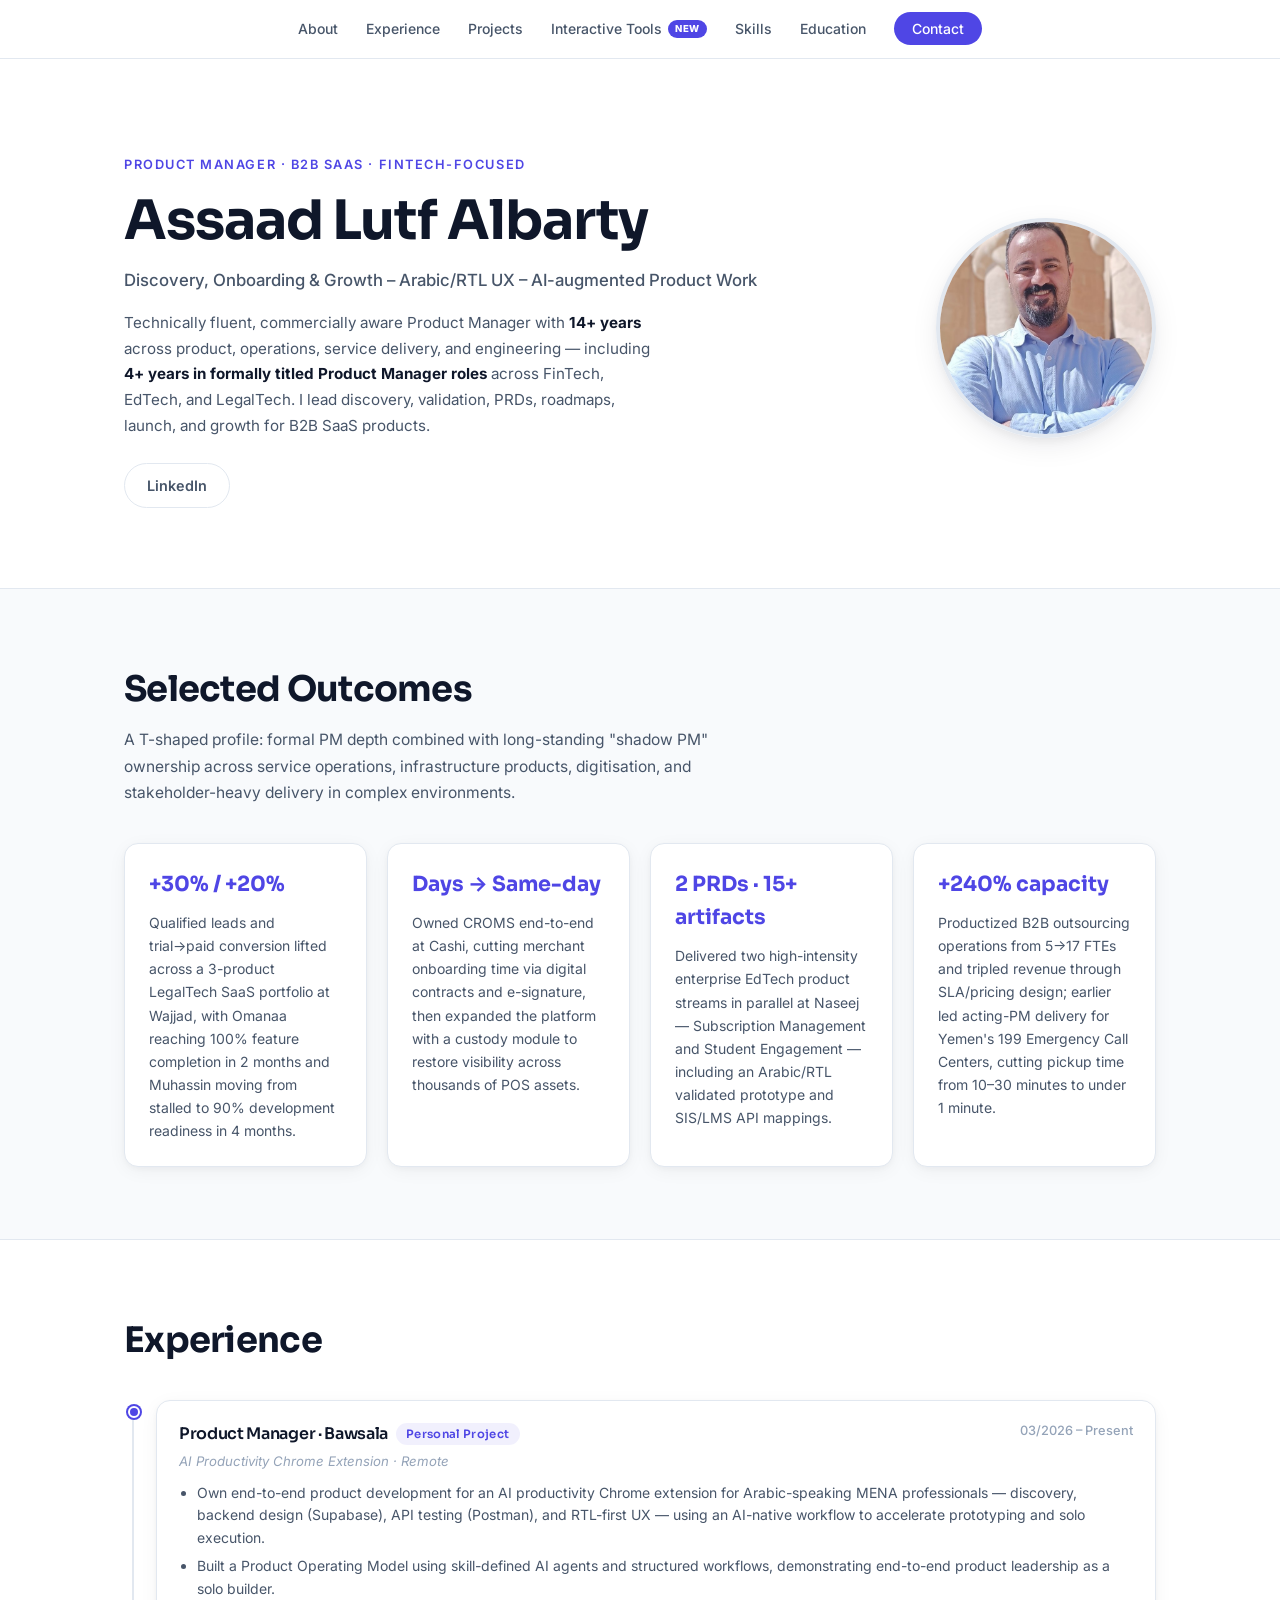
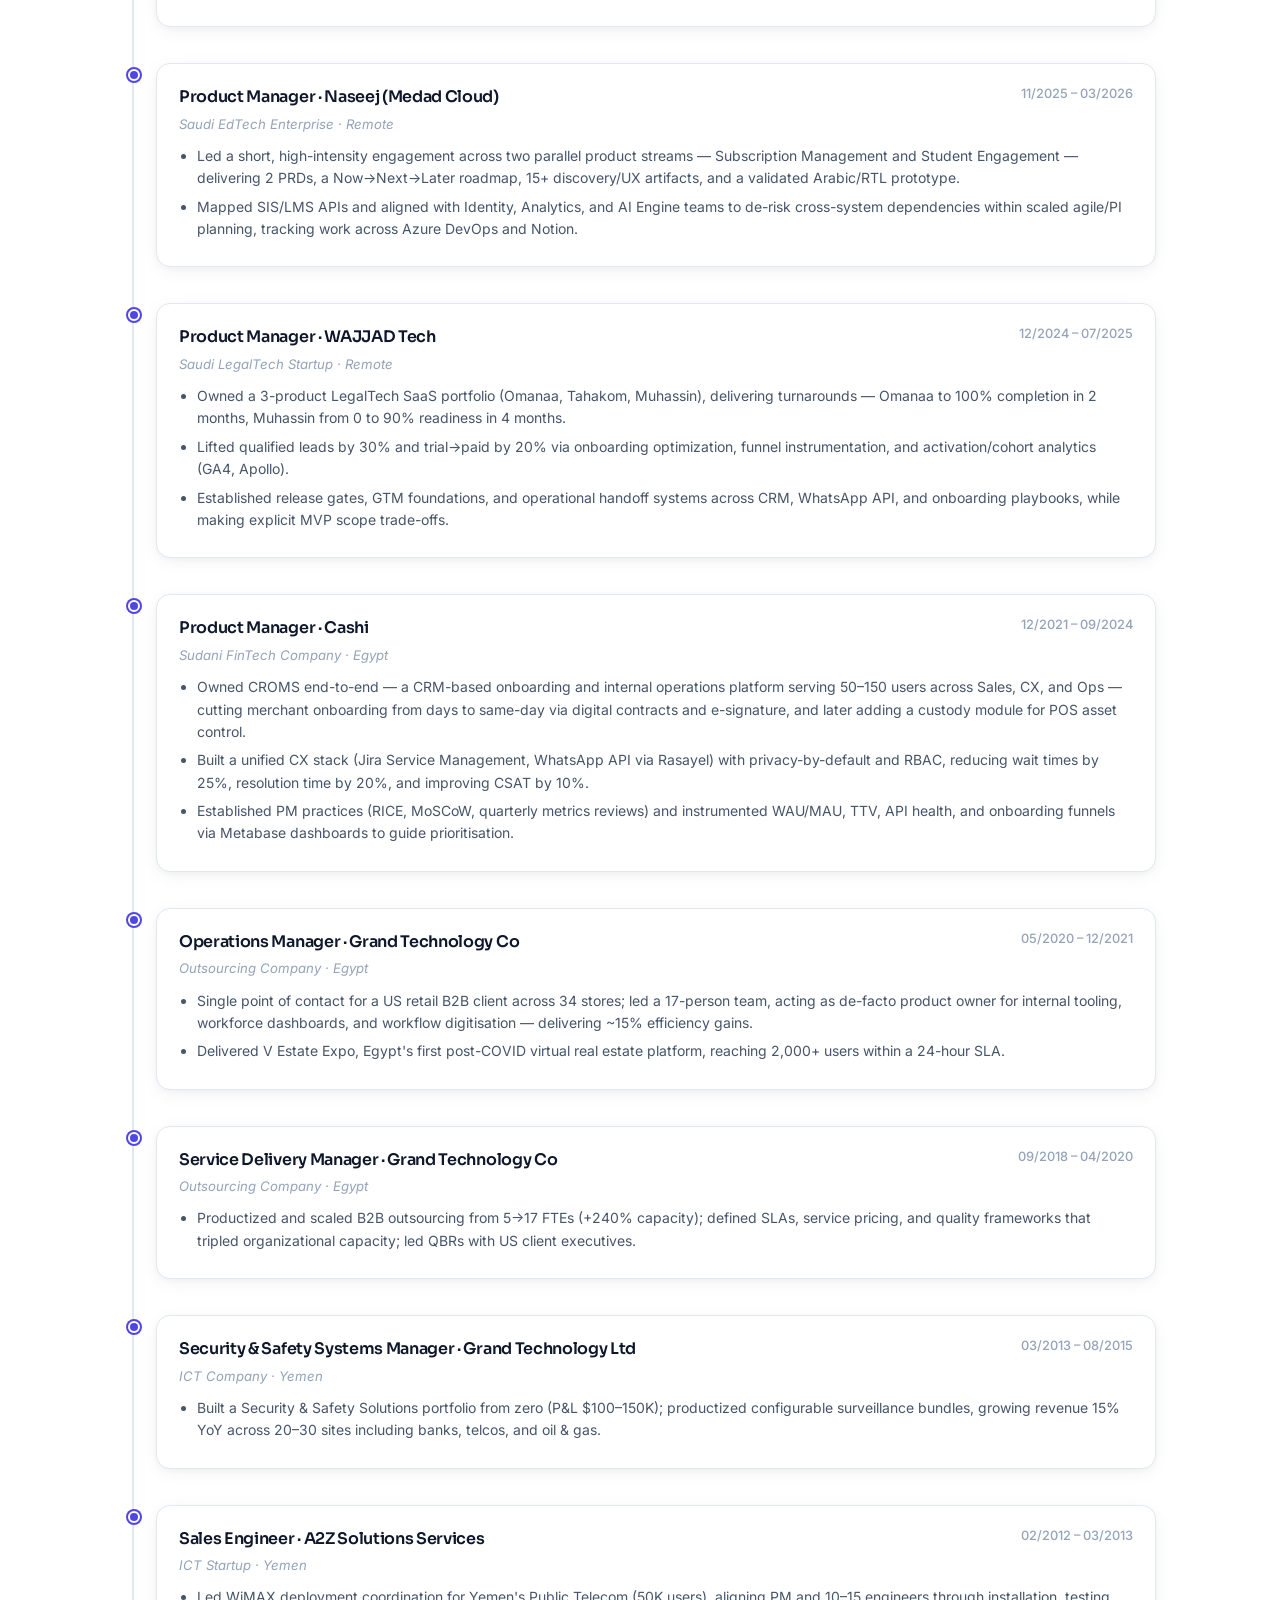
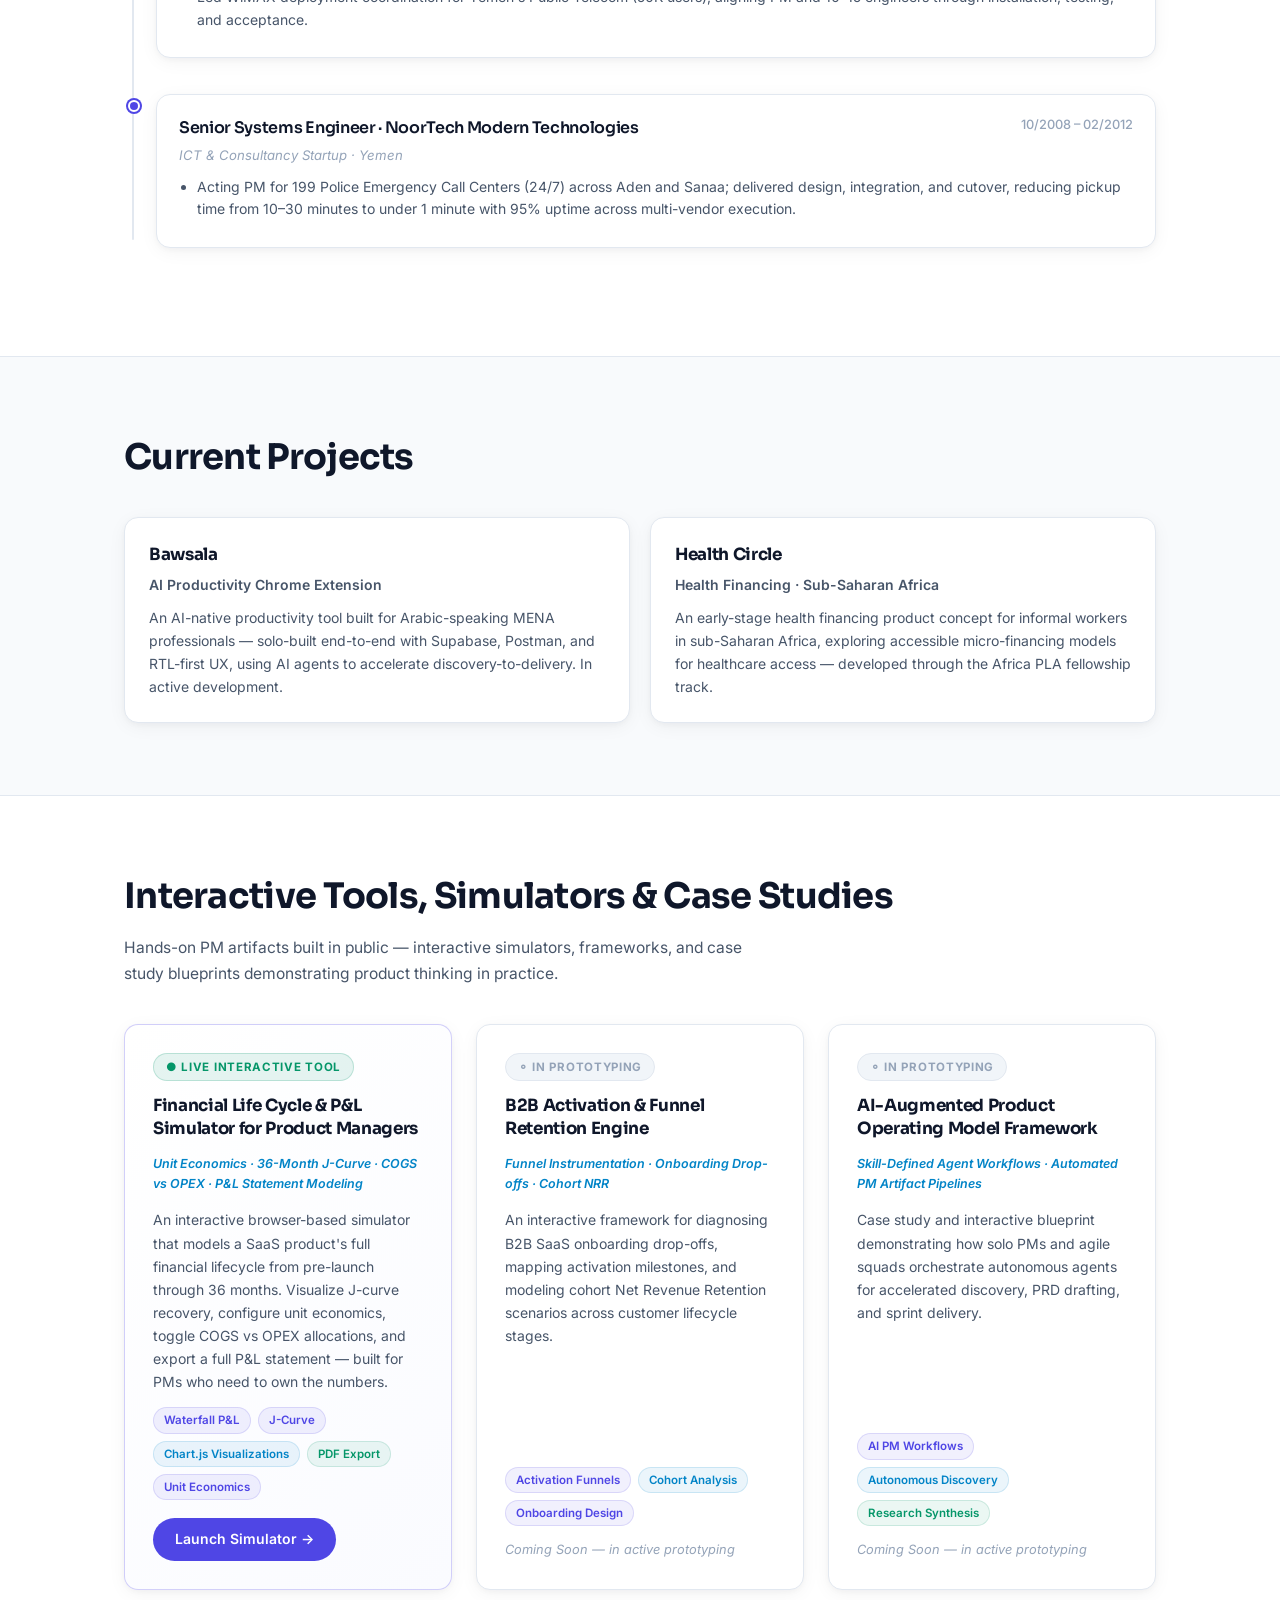
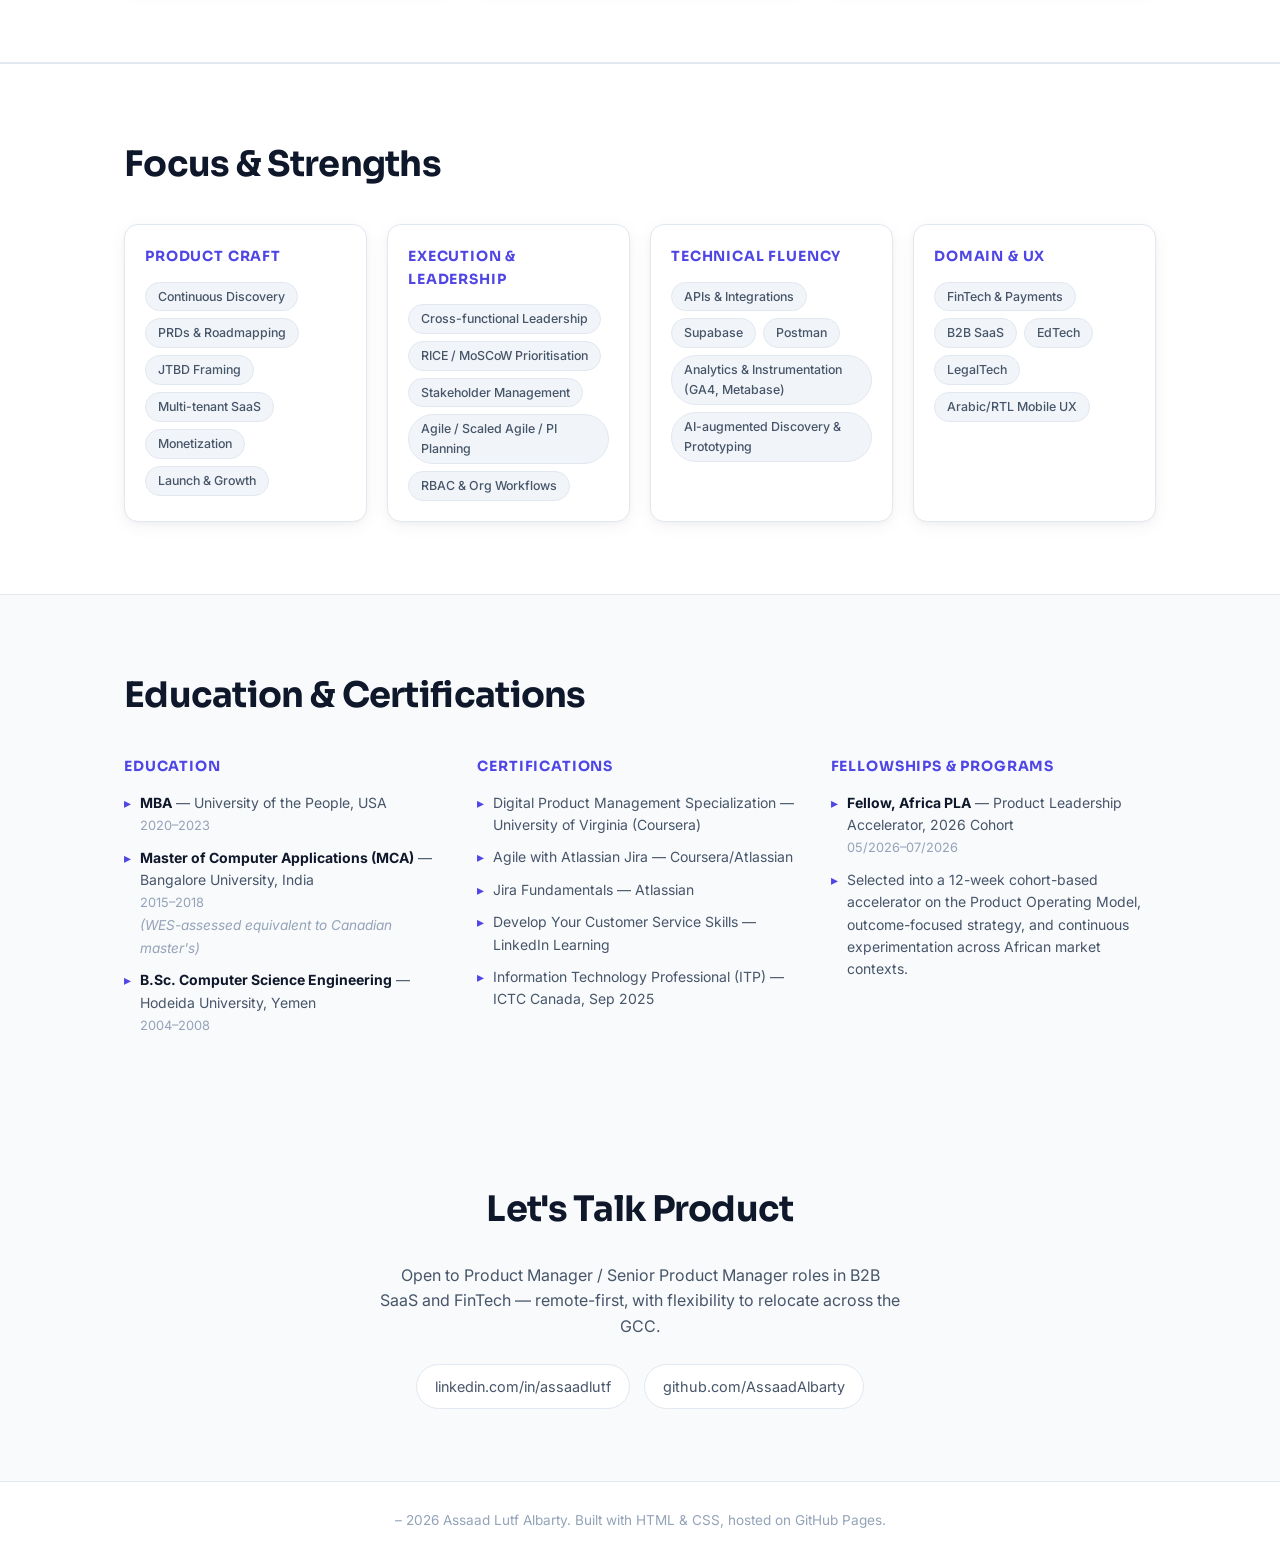
==== commit 627101ef: "feat: shimmer glow on Launch Simulator button, pulsing NEW badge on nav, fixed LinkedIn URLs, upgrad" ====
--- a/index.html
+++ b/index.html
@@ -17,7 +17,7 @@
       <li><a href="#about">About</a></li>
       <li><a href="#experience">Experience</a></li>
       <li><a href="#projects">Projects</a></li>
-      <li><a href="#tools">Interactive Tools</a></li>
+      <li><a href="#tools" class="nav-new">Interactive Tools <span class="nav-new-badge">New</span></a></li>
       <li><a href="#skills">Skills</a></li>
       <li><a href="#education">Education</a></li>
       <li><a href="#contact" class="nav-cta">Contact</a></li>
--- a/style.css
+++ b/style.css
@@ -2,6 +2,23 @@
    Assaad Lutf Albarty — Portfolio
    Theme: "Executive Slate & Indigo" — bright, high-contrast, modern
    ============================ */
+
+/* ---------- NEW Badge & Button Glow Animations ---------- */
+@keyframes pulse-ring {
+  0%   { box-shadow: 0 0 0 0 rgba(79, 70, 229, 0.55); }
+  70%  { box-shadow: 0 0 0 8px rgba(79, 70, 229, 0); }
+  100% { box-shadow: 0 0 0 0 rgba(79, 70, 229, 0); }
+}
+
+@keyframes shimmer-glow {
+  0%, 100% { box-shadow: 0 0 12px 2px rgba(79, 70, 229, 0.45), 0 4px 20px rgba(79, 70, 229, 0.25); }
+  50%       { box-shadow: 0 0 22px 6px rgba(99, 88, 255, 0.65), 0 4px 28px rgba(79, 70, 229, 0.40); }
+}
+
+@keyframes badge-pulse {
+  0%, 100% { opacity: 1; transform: scale(1); }
+  50%       { opacity: 0.80; transform: scale(1.08); }
+}
 
 :root {
   --bg: #f8fafc;
@@ -541,13 +558,36 @@
   font-weight: 600;
   background: var(--accent);
   color: #ffffff;
-  transition: background 0.2s ease, transform 0.15s ease, box-shadow 0.2s ease;
+  animation: shimmer-glow 2.4s ease-in-out infinite;
+  transition: background 0.2s ease, transform 0.15s ease;
 }
 
 .btn-tool:hover {
   background: var(--accent-hover);
   transform: translateY(-2px);
-  box-shadow: 0 8px 20px rgba(79, 70, 229, 0.30);
+  animation: none;
+  box-shadow: 0 8px 24px rgba(79, 70, 229, 0.45);
+}
+
+/* NEW nav badge */
+.nav-new {
+  display: inline-flex;
+  align-items: center;
+  gap: 6px;
+}
+
+.nav-new-badge {
+  font-size: 0.6rem;
+  font-weight: 800;
+  letter-spacing: 0.08em;
+  text-transform: uppercase;
+  background: var(--accent);
+  color: #ffffff;
+  padding: 2px 7px;
+  border-radius: 999px;
+  animation: badge-pulse 2s ease-in-out infinite, pulse-ring 2s ease-in-out infinite;
+  vertical-align: middle;
+  line-height: 1.4;
 }
 
 .tool-coming-soon {
